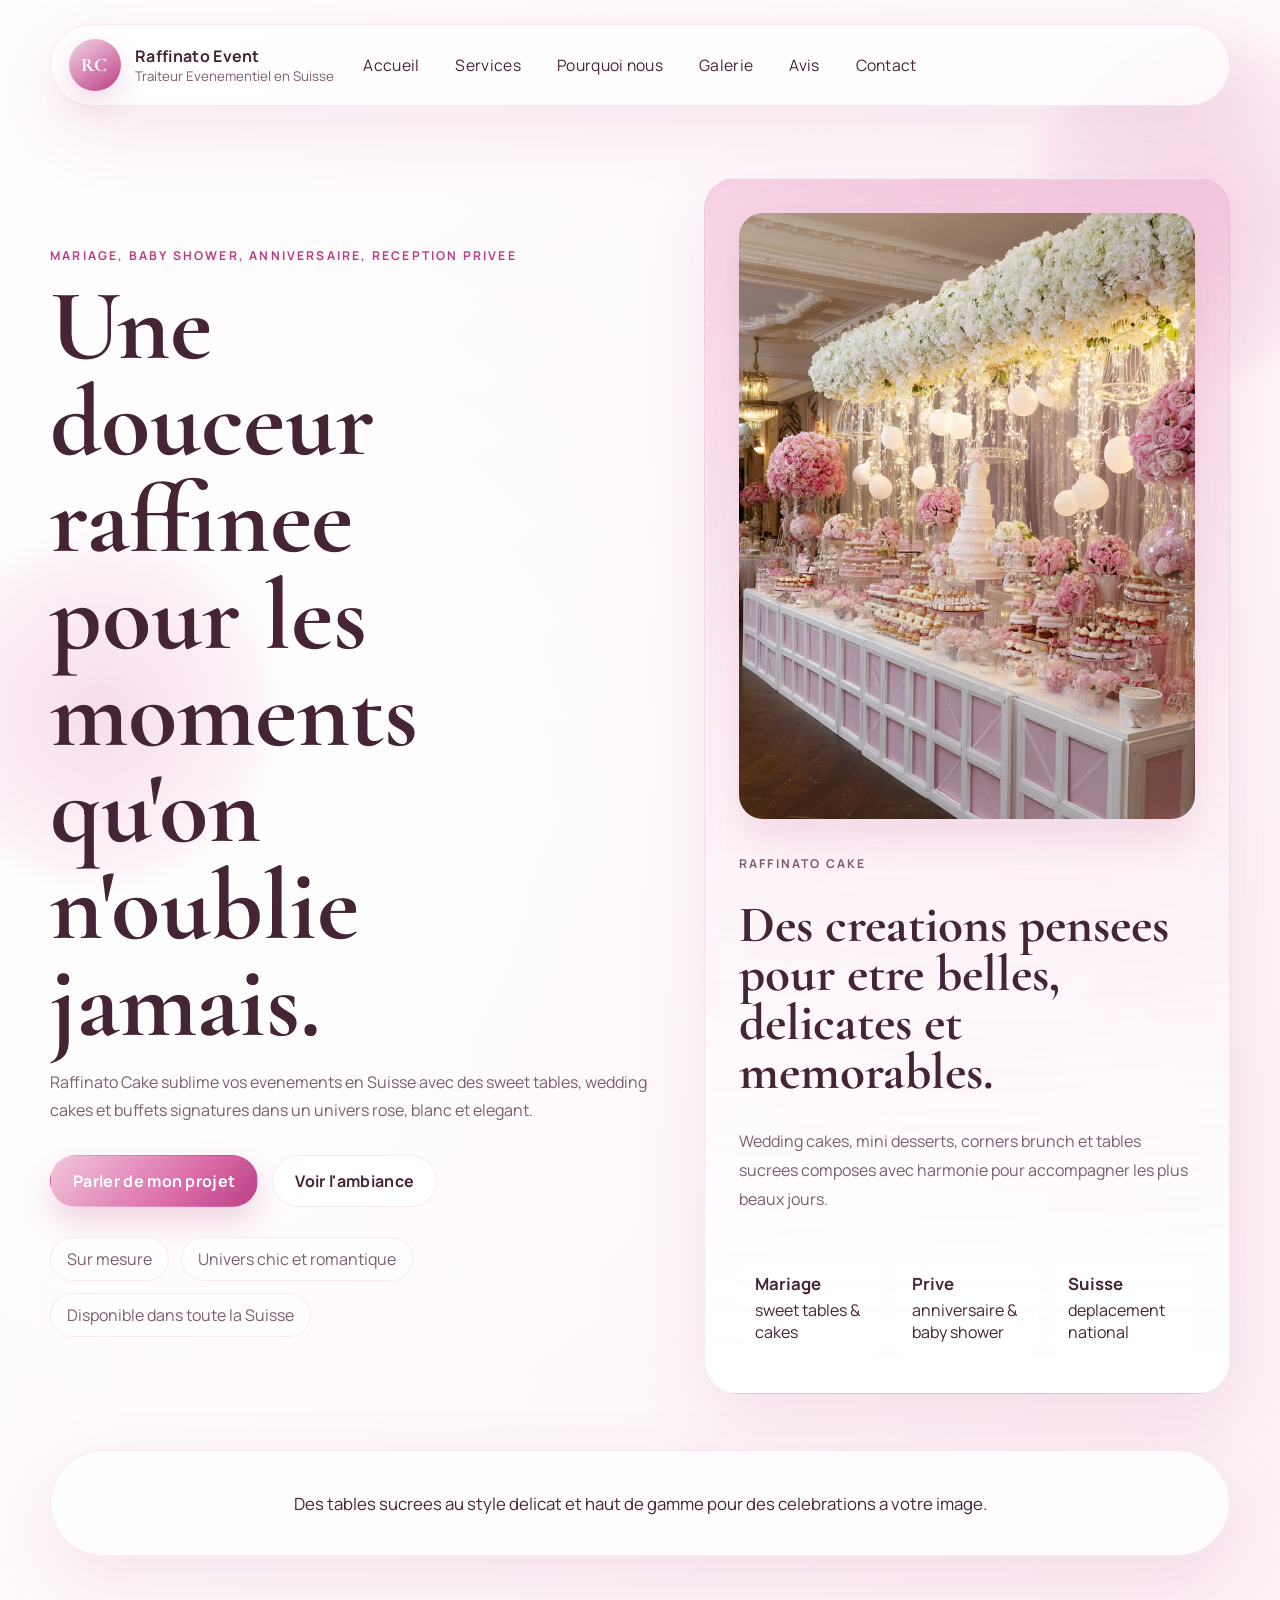
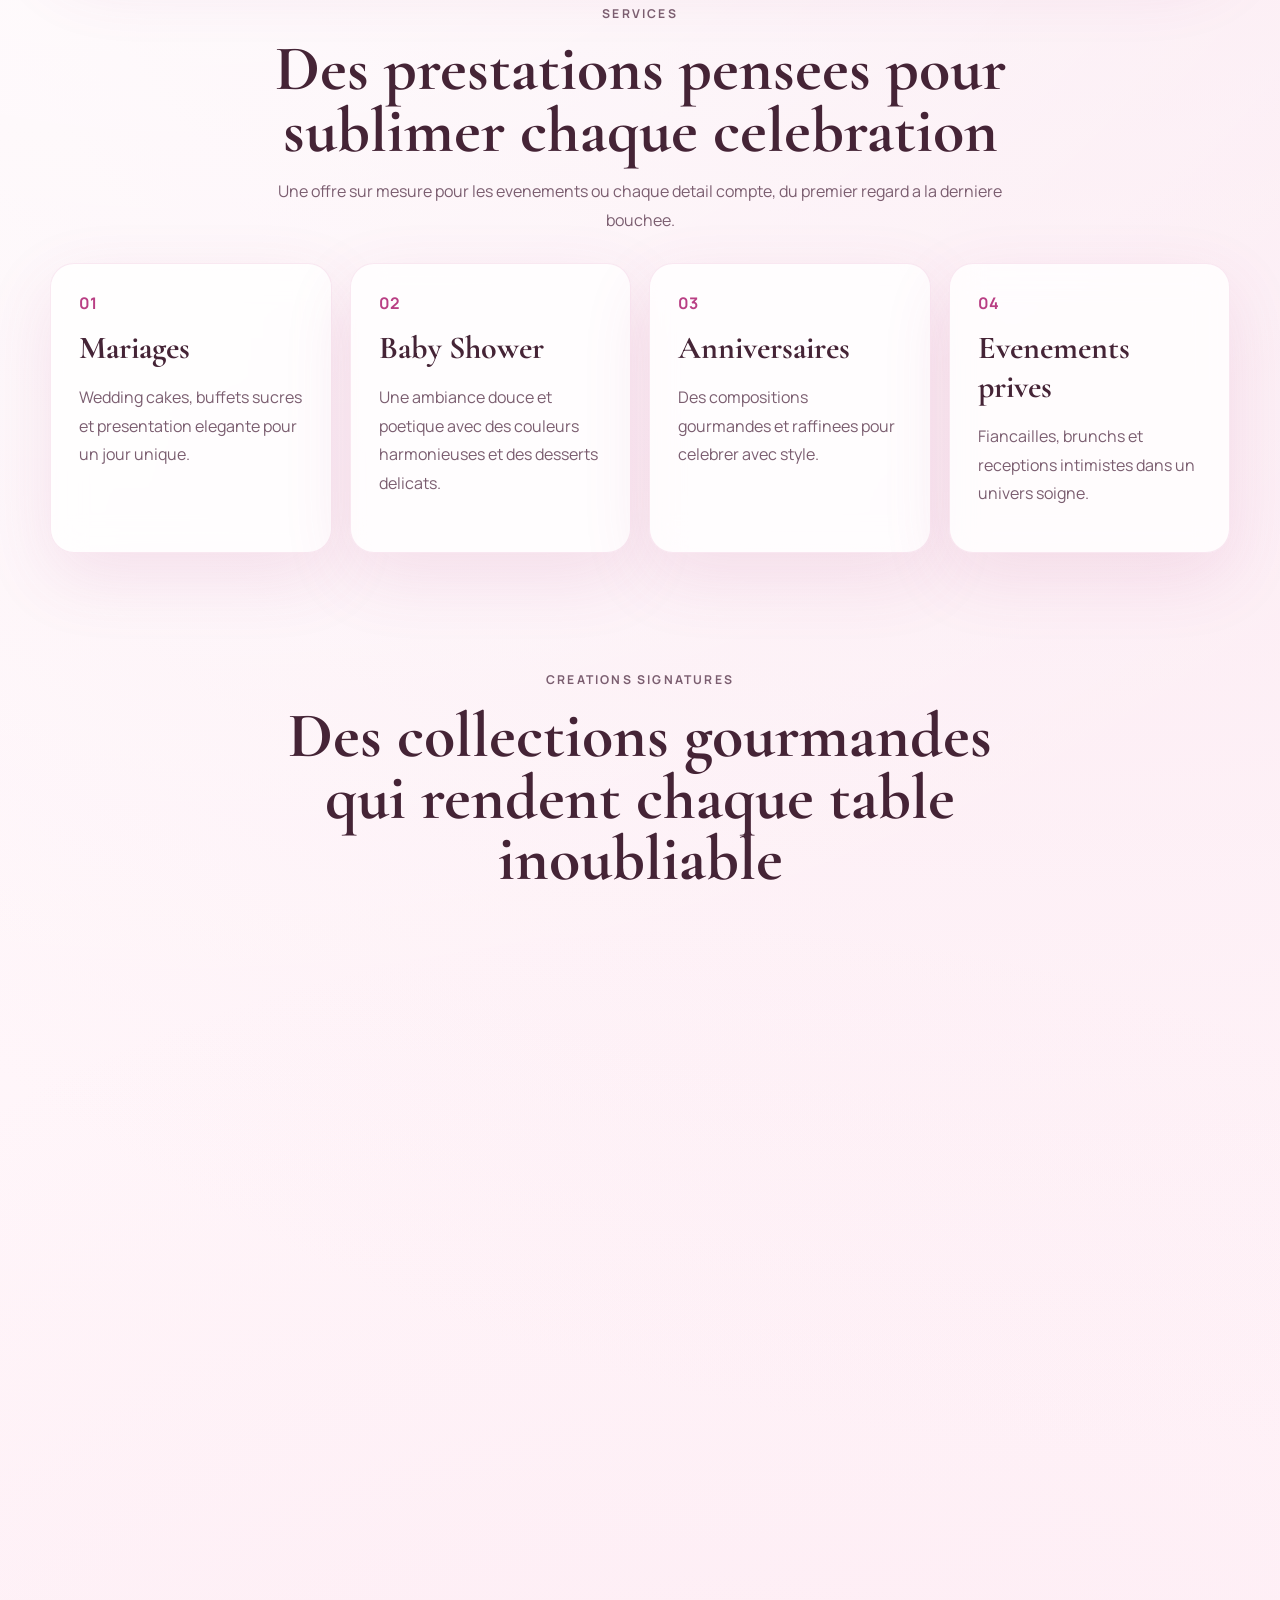
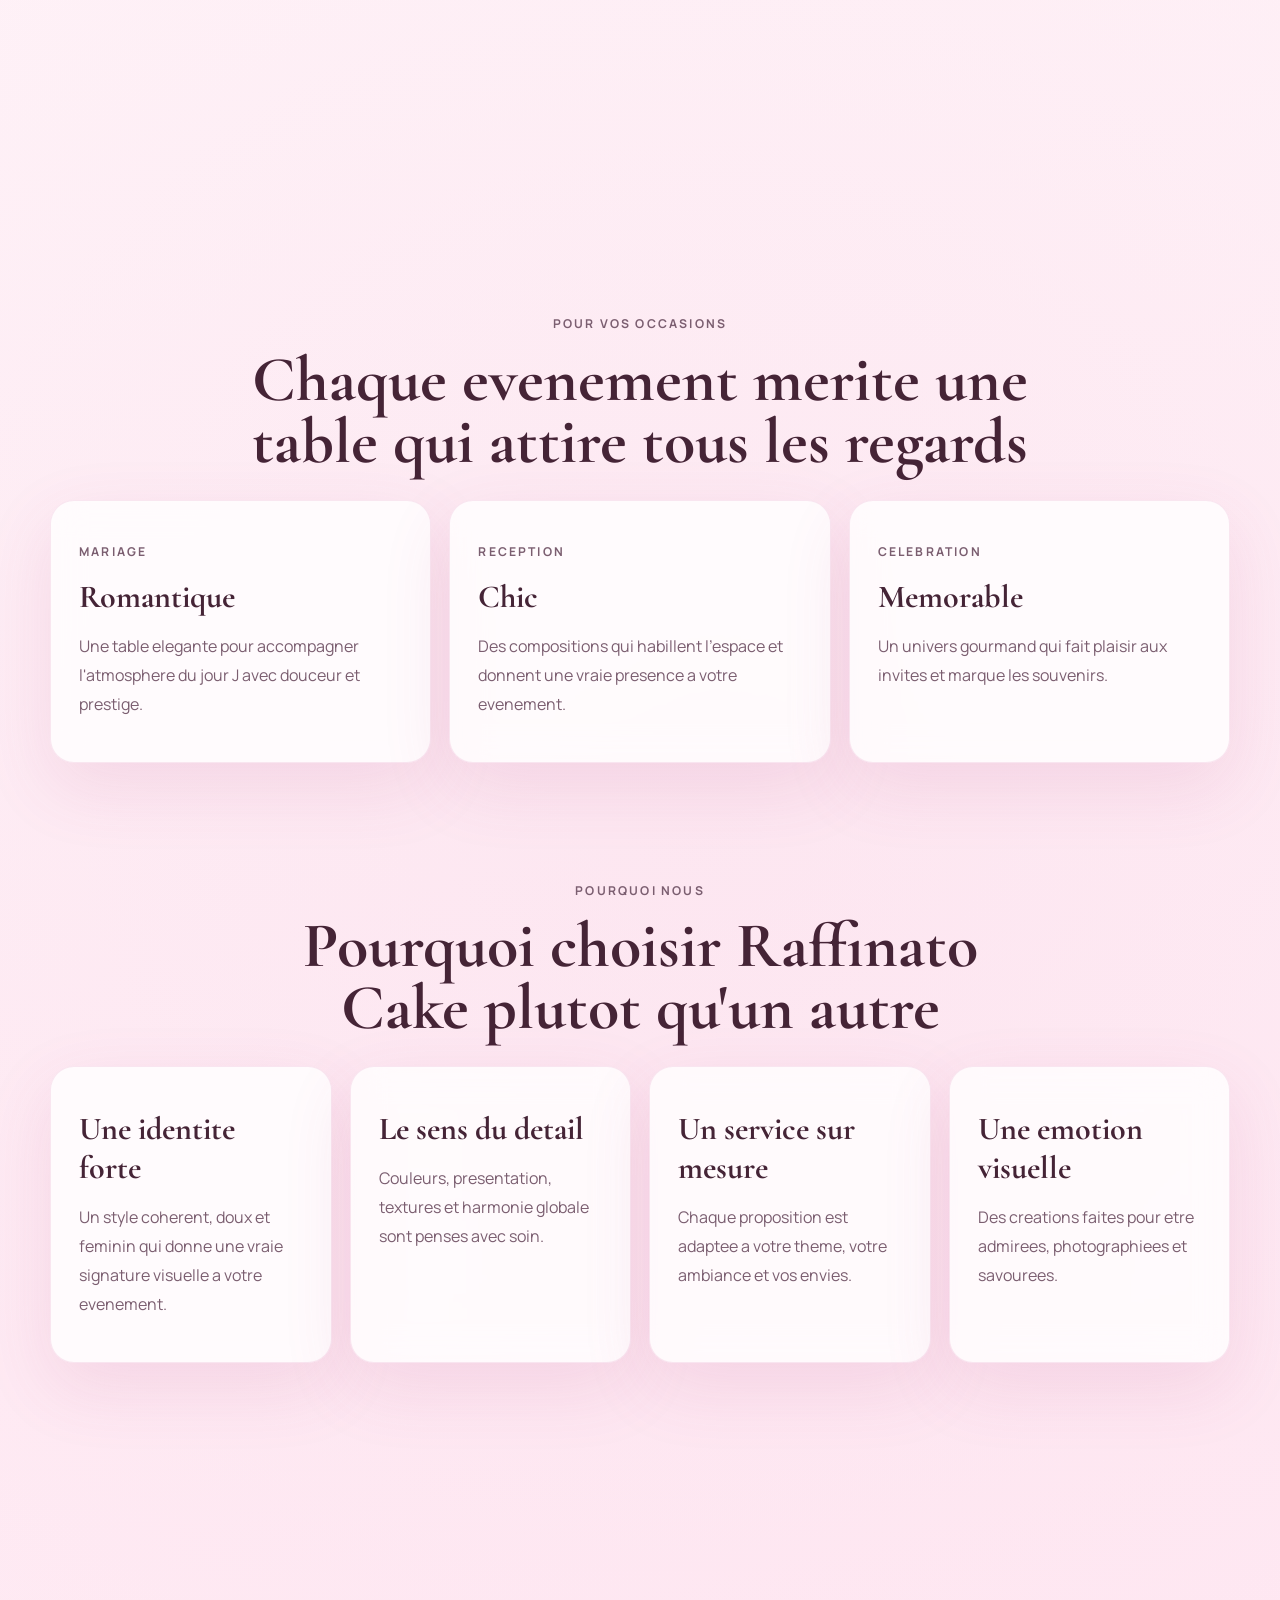
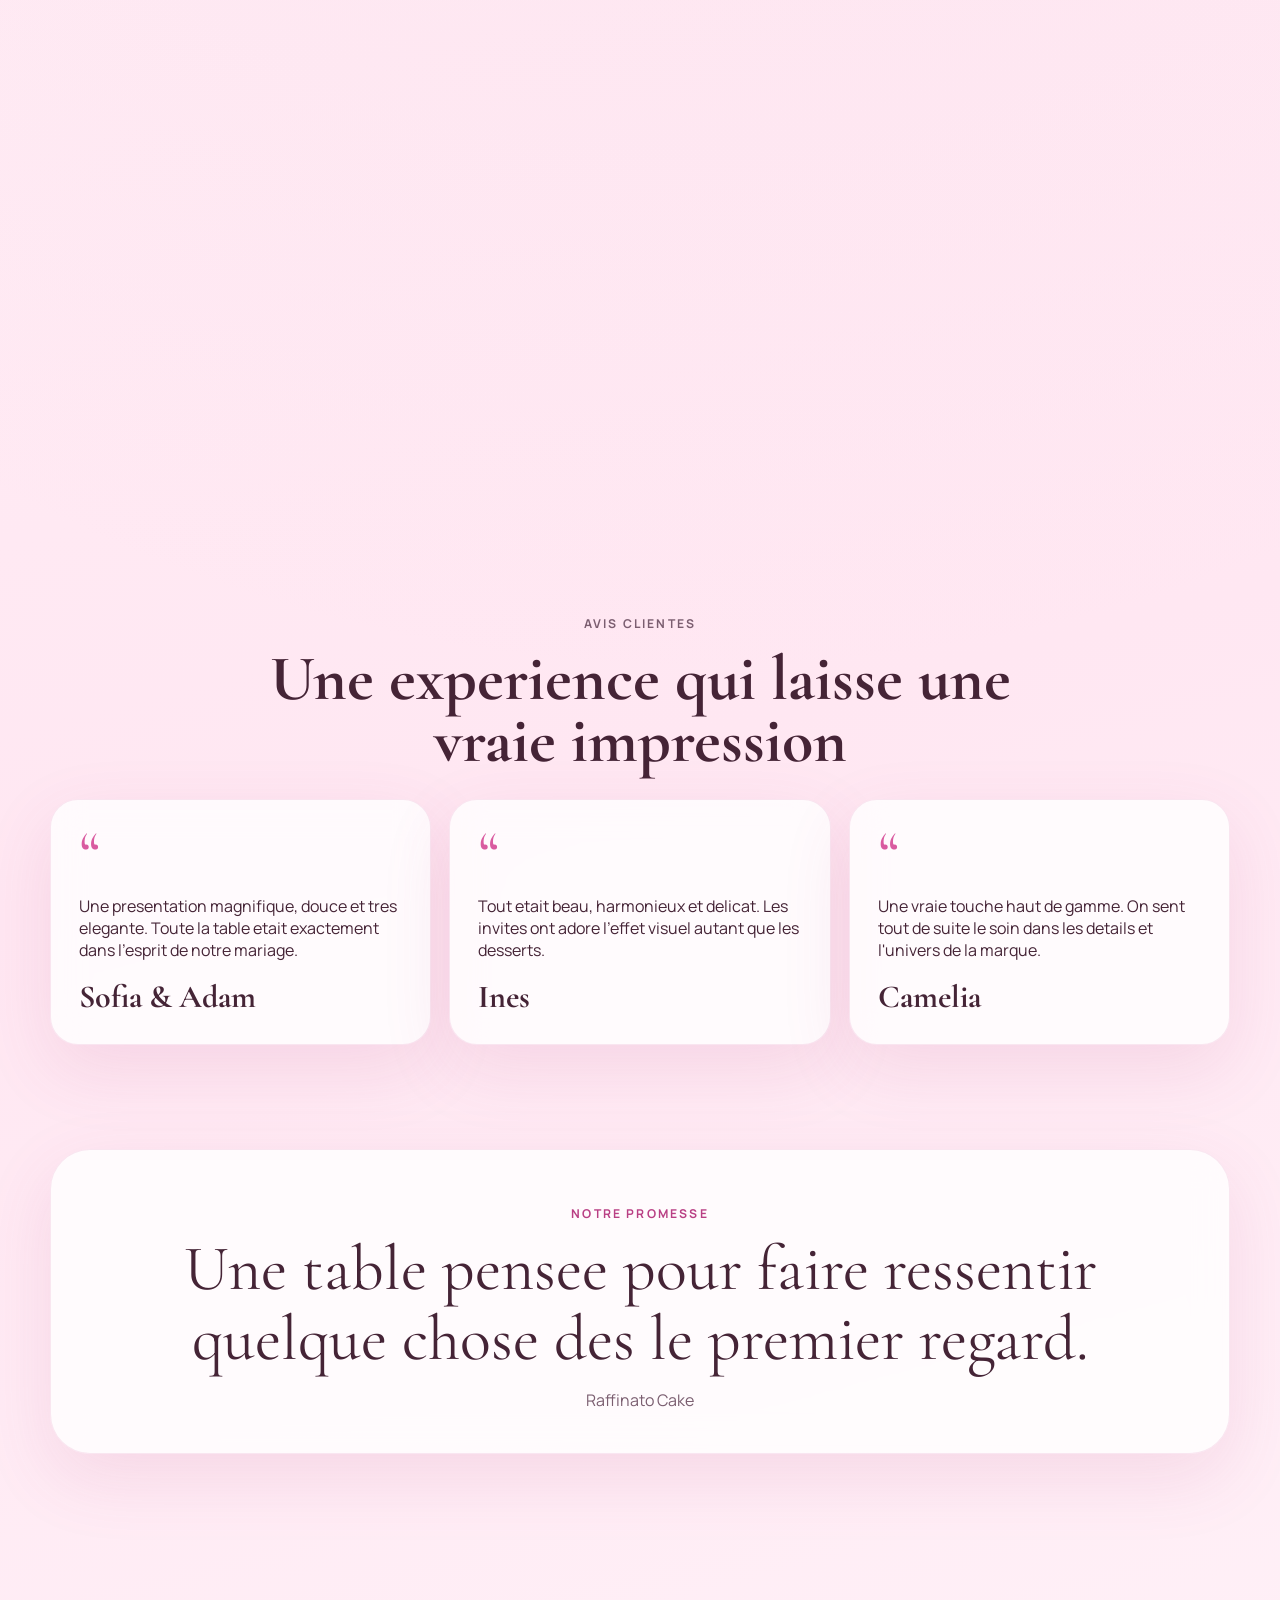
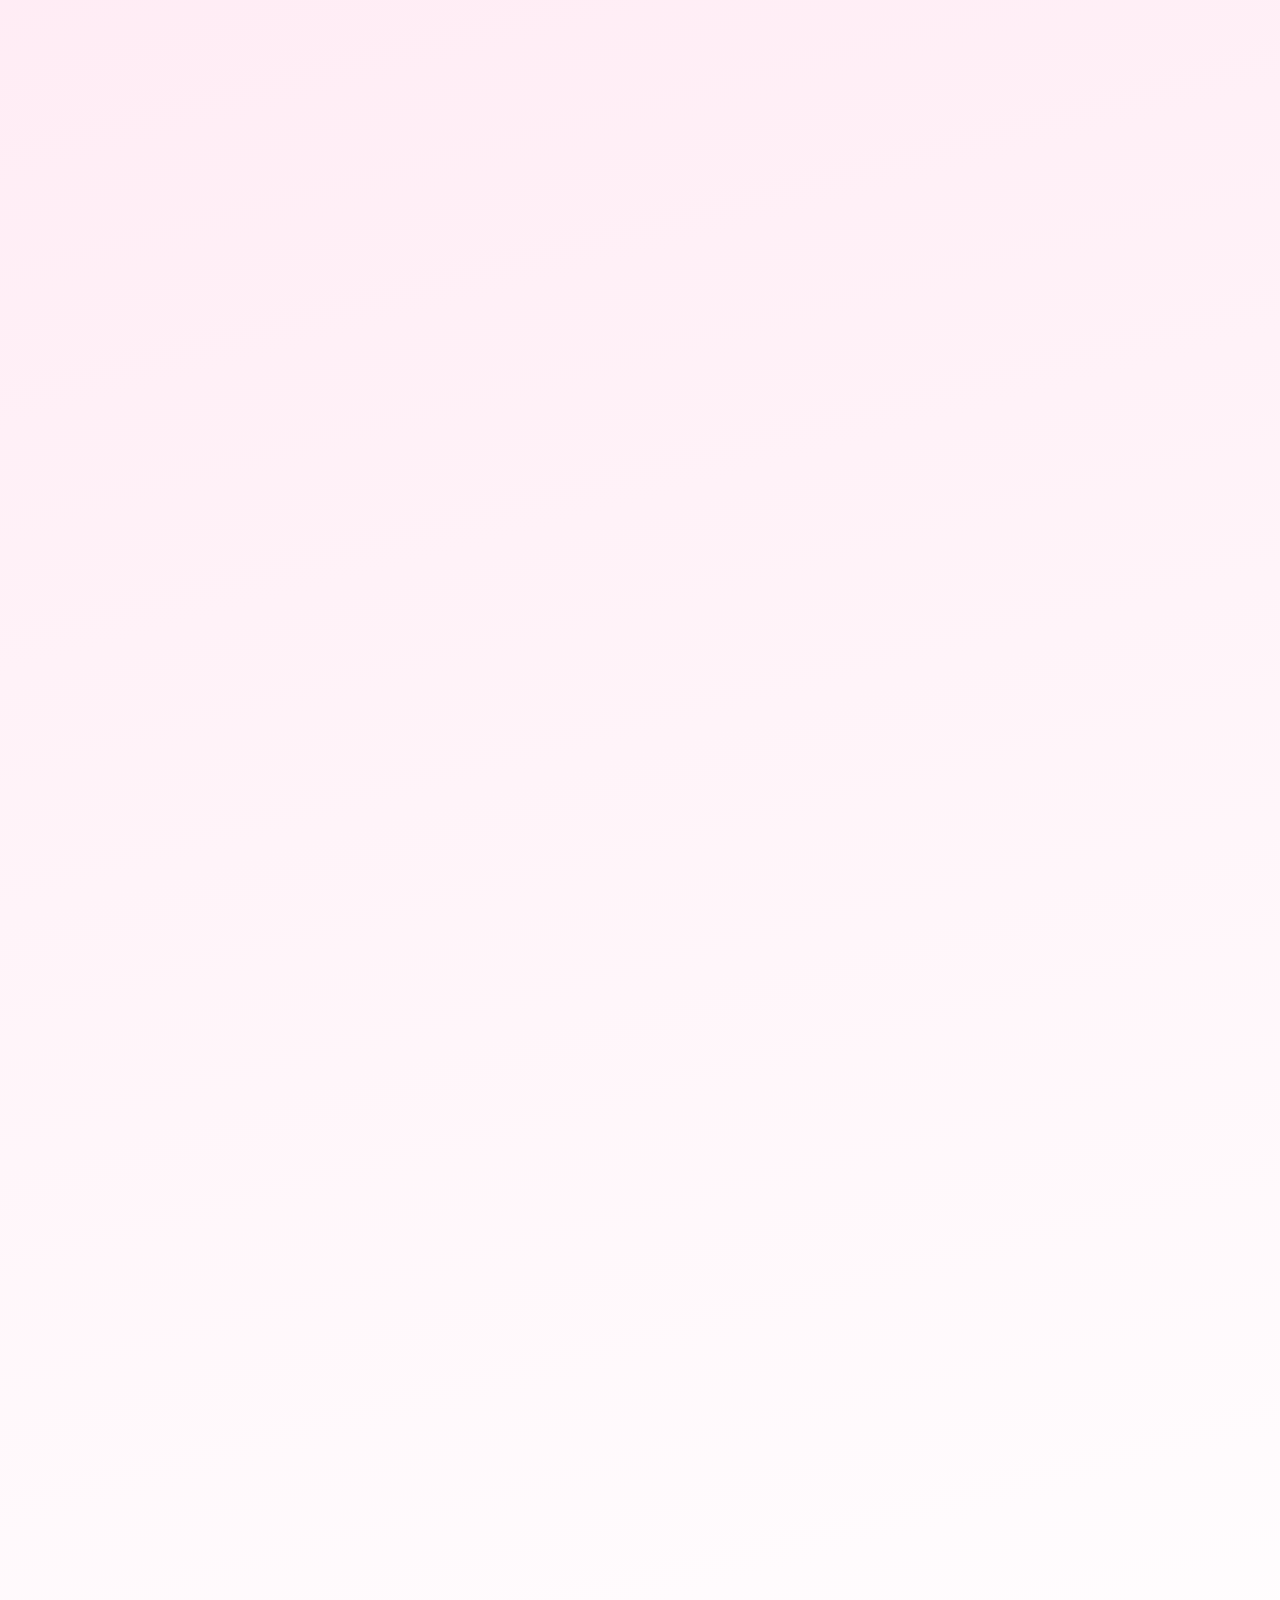
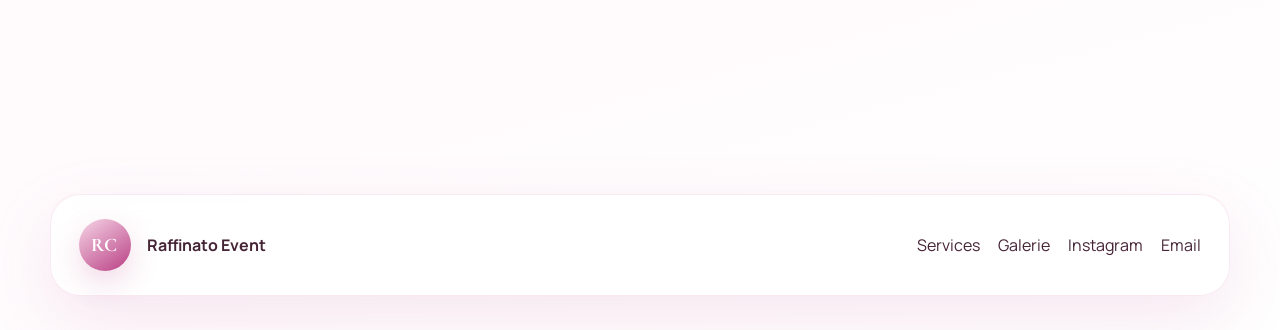
==== index.html @ b04915bb "Add files via upload" ====
<!DOCTYPE html>
<html lang="fr">
<head>
  <meta charset="UTF-8">
  <meta name="viewport" content="width=device-width, initial-scale=1.0">
  <title>Raffinato Event | Traiteur Mariage & Evenements en Suisse</title>
  <meta name="description" content="Raffinato Event imagine des buffets doux, elegants et sur mesure pour mariages, anniversaires et evenements prives dans toute la Suisse.">
  <link rel="preconnect" href="https://fonts.googleapis.com">
  <link rel="preconnect" href="https://fonts.gstatic.com" crossorigin>
  <link href="https://fonts.googleapis.com/css2?family=Cormorant+Garamond:wght@400;500;600;700&family=Manrope:wght@400;500;600;700&display=swap" rel="stylesheet">
  <link rel="stylesheet" href="style.css">
</head>
<body>
  <div class="site-shell">
    <header class="hero">
      <nav class="nav">
        <a class="brand" href="#top">
          <span class="brand-mark">RC</span>
          <span class="brand-text">
            <strong>Raffinato Event</strong>
            <small>Traiteur Evenementiel en Suisse</small>
          </span>
        </a>
        <button class="nav-toggle" type="button" aria-expanded="false" aria-controls="nav-links" aria-label="Ouvrir le menu">
          <span></span>
          <span></span>
          <span></span>
        </button>
        <div class="nav-links" id="nav-links">
          <a href="#top">Accueil</a>
          <a href="#services">Services</a>
          <a href="#why">Pourquoi nous</a>
          <a href="#gallery">Galerie</a>
          <a href="#reviews">Avis</a>
          <a href="#contact">Contact</a>
        </div>
      </nav>

      <section id="top" class="hero-content">
        <div class="hero-copy reveal">
          <p class="eyebrow">Mariage, baby shower, anniversaire, reception privee</p>
          <h1>Une douceur raffinee pour les moments qu'on n'oublie jamais.</h1>
          <p class="hero-text">
            Raffinato Cake sublime vos evenements en Suisse avec des sweet tables, wedding cakes et buffets signatures dans un univers rose, blanc et elegant.
          </p>
          <div class="hero-actions">
            <a class="button button-primary" href="#contact">Parler de mon projet</a>
            <a class="button button-secondary" href="#gallery">Voir l'ambiance</a>
          </div>
          <ul class="hero-highlights">
            <li>Sur mesure</li>
            <li>Univers chic et romantique</li>
            <li>Disponible dans toute la Suisse</li>
          </ul>
        </div>

        <div class="hero-card reveal reveal-delay">
          <div class="hero-panel">
            <div class="hero-photo-frame">
              <img src="assets/site-images/hero.png" alt="Photo principale Raffinato Event">
            </div>
            <p class="mini-title">Raffinato Cake</p>
            <h2>Des creations pensees pour etre belles, delicates et memorables.</h2>
            <p>
              Wedding cakes, mini desserts, corners brunch et tables sucrees composes avec harmonie pour accompagner les plus beaux jours.
            </p>
            <div class="hero-stats">
              <article>
                <strong>Mariage</strong>
                <span>sweet tables & cakes</span>
              </article>
              <article>
                <strong>Prive</strong>
                <span>anniversaire & baby shower</span>
              </article>
              <article>
                <strong>Suisse</strong>
                <span>deplacement national</span>
              </article>
            </div>
          </div>
        </div>
      </section>
    </header>

    <main>
      <section class="section intro-band reveal">
        <p>
          Des tables sucrees au style delicat et haut de gamme pour des celebrations a votre image.
        </p>
      </section>

      <section id="services" class="section">
        <div class="section-heading reveal centered-copy">
          <p class="eyebrow">Services</p>
          <h2>Des prestations pensees pour sublimer chaque celebration</h2>
          <p>
            Une offre sur mesure pour les evenements ou chaque detail compte, du premier regard a la derniere bouchee.
          </p>
        </div>

        <div class="services-grid">
          <article class="service-card reveal">
            <span>01</span>
            <h3>Mariages</h3>
            <p>Wedding cakes, buffets sucres et presentation elegante pour un jour unique.</p>
          </article>
          <article class="service-card reveal">
            <span>02</span>
            <h3>Baby Shower</h3>
            <p>Une ambiance douce et poetique avec des couleurs harmonieuses et des desserts delicats.</p>
          </article>
          <article class="service-card reveal">
            <span>03</span>
            <h3>Anniversaires</h3>
            <p>Des compositions gourmandes et raffinees pour celebrer avec style.</p>
          </article>
          <article class="service-card reveal">
            <span>04</span>
            <h3>Evenements prives</h3>
            <p>Fiancailles, brunchs et receptions intimistes dans un univers soigne.</p>
          </article>
        </div>
      </section>

      <section class="section signature-showcase">
        <div class="section-heading reveal centered-copy">
          <p class="eyebrow">Creations signatures</p>
          <h2>Des collections gourmandes qui rendent chaque table inoubliable</h2>
        </div>
        <div class="signature-grid">
          <article class="signature-card reveal">
            <img src="assets/site-images/signature-1.png" alt="Collection mariage" class="signature-image">
            <div class="signature-body">
              <p class="mini-title">Collection mariage</p>
              <h3>Rose Couture</h3>
              <p>Un univers tendre et lumineux avec degrades blush, finitions cremees et details floraux.</p>
            </div>
          </article>
          <article class="signature-card reveal">
            <img src="assets/site-images/signature-2.png" alt="Collection reception" class="signature-image">
            <div class="signature-body">
              <p class="mini-title">Collection reception</p>
              <h3>Blanc Satin</h3>
              <p>Une ligne plus minimaliste et haut de gamme, parfaite pour les evenements elegants et modernes.</p>
            </div>
          </article>
          <article class="signature-card reveal">
            <img src="assets/site-images/signature-3.png" alt="Collection celebration" class="signature-image">
            <div class="signature-body">
              <p class="mini-title">Collection celebration</p>
              <h3>Garden Blush</h3>
              <p>Une ambiance plus festive, douce et florale pour anniversaires, baby showers et brunchs.</p>
            </div>
          </article>
        </div>
      </section>

      <section class="section occasions-section">
        <div class="section-heading reveal centered-copy">
          <p class="eyebrow">Pour vos occasions</p>
          <h2>Chaque evenement merite une table qui attire tous les regards</h2>
        </div>
        <div class="occasion-grid">
          <article class="occasion-card reveal">
            <p class="mini-title">Mariage</p>
            <h3>Romantique</h3>
            <p>Une table elegante pour accompagner l'atmosphere du jour J avec douceur et prestige.</p>
          </article>
          <article class="occasion-card reveal">
            <p class="mini-title">Reception</p>
            <h3>Chic</h3>
            <p>Des compositions qui habillent l'espace et donnent une vraie presence a votre evenement.</p>
          </article>
          <article class="occasion-card reveal">
            <p class="mini-title">Celebration</p>
            <h3>Memorable</h3>
            <p>Un univers gourmand qui fait plaisir aux invites et marque les souvenirs.</p>
          </article>
        </div>
      </section>

      <section id="why" class="section why-section">
        <div class="section-heading reveal centered-copy">
          <p class="eyebrow">Pourquoi nous</p>
          <h2>Pourquoi choisir Raffinato Cake plutot qu'un autre</h2>
        </div>
        <div class="why-grid">
          <article class="why-card reveal">
            <h3>Une identite forte</h3>
            <p>Un style coherent, doux et feminin qui donne une vraie signature visuelle a votre evenement.</p>
          </article>
          <article class="why-card reveal">
            <h3>Le sens du detail</h3>
            <p>Couleurs, presentation, textures et harmonie globale sont penses avec soin.</p>
          </article>
          <article class="why-card reveal">
            <h3>Un service sur mesure</h3>
            <p>Chaque proposition est adaptee a votre theme, votre ambiance et vos envies.</p>
          </article>
          <article class="why-card reveal">
            <h3>Une emotion visuelle</h3>
            <p>Des creations faites pour etre admirees, photographiees et savourees.</p>
          </article>
        </div>
      </section>

      <section id="gallery" class="section">
        <div class="section-heading reveal centered-copy">
          <p class="eyebrow">Galerie</p>
          <h2>Un univers rose et blanc entre douceur, lumiere et elegance</h2>
        </div>

        <div class="gallery-grid">
          <article class="gallery-card tall reveal">
            <img src="assets/site-images/gallery-1.png" alt="Photo wedding cake" class="gallery-image">
            <div class="gallery-overlay">
              <p class="mini-title">Wedding Cake</p>
              <h3>Textures creme et fleurs fines</h3>
            </div>
          </article>
          <article class="gallery-card reveal">
            <img src="assets/site-images/gallery-2.png" alt="Photo sweet table" class="gallery-image">
            <div class="gallery-overlay">
              <p class="mini-title">Sweet Table</p>
              <h3>Mise en scene rose et blanche</h3>
            </div>
          </article>
          <article class="gallery-card reveal">
            <img src="assets/site-images/gallery-3.png" alt="Photo evenement" class="gallery-image">
            <div class="gallery-overlay">
              <p class="mini-title">Reception</p>
              <h3>Details chic pour moments precieux</h3>
            </div>
          </article>
        </div>
      </section>

      <section id="reviews" class="section testimonial-luxury">
        <div class="section-heading reveal centered-copy">
          <p class="eyebrow">Avis clientes</p>
          <h2>Une experience qui laisse une vraie impression</h2>
        </div>
        <div class="testimonial-grid">
          <article class="testimonial-card reveal">
            <p class="quote-mark">“</p>
            <p>Une presentation magnifique, douce et tres elegante. Toute la table etait exactement dans l'esprit de notre mariage.</p>
            <strong>Sofia & Adam</strong>
          </article>
          <article class="testimonial-card reveal">
            <p class="quote-mark">“</p>
            <p>Tout etait beau, harmonieux et delicat. Les invites ont adore l'effet visuel autant que les desserts.</p>
            <strong>Ines</strong>
          </article>
          <article class="testimonial-card reveal">
            <p class="quote-mark">“</p>
            <p>Une vraie touche haut de gamme. On sent tout de suite le soin dans les details et l'univers de la marque.</p>
            <strong>Camelia</strong>
          </article>
        </div>
      </section>

      <section class="section promise-section">
        <div class="promise-card reveal">
          <p class="eyebrow">Notre promesse</p>
          <blockquote>
            Une table pensee pour faire ressentir quelque chose des le premier regard.
          </blockquote>
          <cite>Raffinato Cake</cite>
        </div>
      </section>

      <section class="section process-section">
        <div class="section-heading reveal centered-copy">
          <p class="eyebrow">Le processus</p>
          <h2>Un accompagnement simple, fluide et elegant</h2>
        </div>

        <div class="timeline">
          <article class="timeline-item reveal">
            <strong>1</strong>
            <div>
              <h3>Prise de contact</h3>
              <p>Vous partagez votre date, le type d'evenement et l'univers souhaite.</p>
            </div>
          </article>
          <article class="timeline-item reveal">
            <strong>2</strong>
            <div>
              <h3>Creation sur mesure</h3>
              <p>Une proposition adaptee a votre ambiance, vos couleurs et votre reception.</p>
            </div>
          </article>
          <article class="timeline-item reveal">
            <strong>3</strong>
            <div>
              <h3>Le jour J</h3>
              <p>Une presentation soignee pour un resultat harmonieux, chic et memorable.</p>
            </div>
          </article>
        </div>
      </section>

      <section class="section faq-section">
        <div class="section-heading reveal centered-copy">
          <p class="eyebrow">Questions frequentes</p>
          <h2>Les reponses les plus utiles avant votre reservation</h2>
        </div>
        <div class="faq-grid">
          <article class="faq-card reveal">
            <h3>Vous vous deplacez a Geneve ?</h3>
            <p>Oui, Raffinato Cake se deplace dans toute la Suisse selon le projet et la date de votre evenement.</p>
          </article>
          <article class="faq-card reveal">
            <h3>Puis-je personnaliser mon buffet ?</h3>
            <p>Oui, les couleurs, le style et la composition sont adaptes a votre projet.</p>
          </article>
          <article class="faq-card reveal">
            <h3>Comment reserver ?</h3>
            <p>Le plus simple est de nous ecrire via Instagram ou par email pour presenter votre evenement.</p>
          </article>
        </div>
      </section>

      <section id="contact" class="section contact-section">
        <div class="contact-copy reveal">
          <p class="eyebrow">Contact</p>
          <h2>Parlons de votre prochain evenement</h2>
          <p>
            Raffinato Cake vous accompagne partout en Suisse pour imaginer une table sucree elegante, harmonieuse et inoubliable.
          </p>
          <div class="contact-links">
            <a class="contact-link" href="https://instagram.com/raffi_natoevents" target="_blank" rel="noreferrer">
              <span class="icon" aria-hidden="true">
                <svg viewBox="0 0 24 24" role="img">
                  <path d="M7.8 2h8.4A5.8 5.8 0 0 1 22 7.8v8.4A5.8 5.8 0 0 1 16.2 22H7.8A5.8 5.8 0 0 1 2 16.2V7.8A5.8 5.8 0 0 1 7.8 2Zm0 1.9A3.9 3.9 0 0 0 3.9 7.8v8.4a3.9 3.9 0 0 0 3.9 3.9h8.4a3.9 3.9 0 0 0 3.9-3.9V7.8a3.9 3.9 0 0 0-3.9-3.9Zm8.95 1.45a1.2 1.2 0 1 1 0 2.4 1.2 1.2 0 0 1 0-2.4ZM12 6.85A5.15 5.15 0 1 1 6.85 12 5.15 5.15 0 0 1 12 6.85Zm0 1.9A3.25 3.25 0 1 0 15.25 12 3.25 3.25 0 0 0 12 8.75Z"/>
                </svg>
              </span>
              <span>
                <strong>Instagram</strong>
                <small>@raffi_natoevents</small>
              </span>
            </a>
            <a class="contact-link" href="mailto:raffinato-event@hotmail.com">
              <span class="icon" aria-hidden="true">
                <svg viewBox="0 0 24 24" role="img">
                  <path d="M3 5.5h18A1.5 1.5 0 0 1 22.5 7v10A1.5 1.5 0 0 1 21 18.5H3A1.5 1.5 0 0 1 1.5 17V7A1.5 1.5 0 0 1 3 5.5Zm0 1.9.15.12L12 13.6l8.85-6.08.15-.12H3Zm17.6 9.2V9.34l-8.06 5.54a1 1 0 0 1-1.08 0L3.4 9.34v7.26h17.2Z"/>
                </svg>
              </span>
              <span>
                <strong>Email</strong>
                <small>raffinato-event@hotmail.com</small>
              </span>
            </a>
            <a class="contact-link" href="#contact">
              <span class="icon" aria-hidden="true">
                <svg viewBox="0 0 24 24" role="img">
                  <path d="M6.5 2.5h11A3 3 0 0 1 20.5 5v14a3 3 0 0 1-3 3h-11a3 3 0 0 1-3-3V5a3 3 0 0 1 3-2.5Zm0 1.9A1.1 1.1 0 0 0 5.4 5v14a1.1 1.1 0 0 0 1.1 1.1h11a1.1 1.1 0 0 0 1.1-1.1V5a1.1 1.1 0 0 0-1.1-1.1Zm3.3 14.2h4.4a.95.95 0 0 1 0 1.9H9.8a.95.95 0 1 1 0-1.9Z"/>
                </svg>
              </span>
              <span>
                <strong>Telephone</strong>
                <small>Bientot disponible</small>
              </span>
            </a>
            <a class="contact-link" href="#contact">
              <span class="icon" aria-hidden="true">
                <svg viewBox="0 0 24 24" role="img">
                  <path d="M12 2a9.93 9.93 0 0 0-8.5 15.08L2 22l5.07-1.42A10 10 0 1 0 12 2Zm0 1.9a8.1 8.1 0 0 1 6.89 12.36l-.25.39.9 2.96-3.04-.85-.38.23A8.1 8.1 0 1 1 12 3.9Zm-3.2 4.58c-.24 0-.5.02-.72.27-.22.24-.84.82-.84 2 0 1.17.86 2.3.98 2.46.12.16 1.67 2.69 4.12 3.66 2.04.8 2.46.64 2.9.6.44-.04 1.42-.58 1.62-1.14.2-.56.2-1.04.14-1.14-.06-.1-.22-.16-.46-.28-.24-.12-1.42-.7-1.64-.78-.22-.08-.38-.12-.54.12-.16.24-.62.78-.76.94-.14.16-.28.18-.52.06-.24-.12-1-.37-1.9-1.18-.7-.62-1.18-1.4-1.32-1.64-.14-.24-.02-.37.1-.49.11-.11.24-.28.36-.42.12-.14.16-.24.24-.4.08-.16.04-.3-.02-.42-.06-.12-.54-1.3-.74-1.78-.19-.46-.39-.48-.54-.49h-.46Z"/>
                </svg>
              </span>
              <span>
                <strong>WhatsApp</strong>
                <small>Bientot disponible</small>
              </span>
            </a>
          </div>
        </div>

        <form class="contact-card reveal reveal-delay">
          <label>
            Nom
            <input type="text" placeholder="Votre nom">
          </label>
          <label>
            Email
            <input type="email" placeholder="Votre email">
          </label>
          <label>
            Type d'evenement
            <input type="text" placeholder="Mariage, anniversaire, baby shower...">
          </label>
          <label>
            Message
            <textarea rows="4" placeholder="Parlez-nous de votre evenement"></textarea>
          </label>
          <button type="button" class="button button-primary">Envoyer votre message</button>
        </form>
      </section>
    </main>

    <footer class="footer">
      <div class="footer-brand">
        <span class="brand-mark">RC</span>
        <div>
          <strong>Raffinato Event</strong>

        </div>
      </div>
      <div class="footer-links">
        <a href="#services">Services</a>
        <a href="#gallery">Galerie</a>
        <a href="https://instagram.com/raffi_natoevents" target="_blank" rel="noreferrer">Instagram</a>
        <a href="mailto:raffinato-event@hotmail.com">Email</a>
      </div>
    </footer>
  </div>

  <script src="script.js"></script>
</body>
</html>
---- style.css ----
:root {
  --surface: rgba(255, 255, 255, 0.8);
  --text: #452436;
  --text-soft: #7b5e70;
  --line: rgba(210, 102, 162, 0.14);
  --rose: #f6d6e6;
  --rose-deep: #eba8ca;
  --rose-dark: #b93f84;
  --rose-strong: #d95ba0;
  --champagne: #fffafd;
  --white: #ffffff;
  --shadow: 0 24px 70px rgba(185, 63, 132, 0.12);
  --radius-xl: 32px;
  --radius-lg: 24px;
  --container: 1180px;
}

* {
  box-sizing: border-box;
}

html {
  scroll-behavior: smooth;
}

body {
  margin: 0;
  font-family: "Manrope", sans-serif;
  color: var(--text);
  background:
    radial-gradient(circle at 14% 10%, rgba(255, 255, 255, 0.99), transparent 24%),
    radial-gradient(circle at 88% 14%, rgba(246, 214, 230, 0.55), transparent 26%),
    radial-gradient(circle at 55% 48%, rgba(235, 168, 202, 0.12), transparent 34%),
    linear-gradient(165deg, #ffffff 0%, #fffafc 20%, #fff1f7 44%, #ffe7f2 66%, #ffffff 100%);
  min-height: 100vh;
}

body::before,
body::after {
  content: "";
  position: fixed;
  width: 340px;
  height: 340px;
  border-radius: 999px;
  background: radial-gradient(circle, rgba(217, 91, 160, 0.2), rgba(217, 91, 160, 0));
  filter: blur(12px);
  pointer-events: none;
  z-index: 0;
  animation: drift 16s ease-in-out infinite;
}

body::before {
  top: 4%;
  right: -90px;
}

body::after {
  bottom: 2%;
  left: -70px;
  animation-delay: -6s;
}

.site-shell {
  position: relative;
  z-index: 1;
}

.hero,
.section {
  width: min(calc(100% - 32px), var(--container));
  margin: 0 auto;
}

.hero {
  padding: 24px 0 28px;
}

.nav {
  display: grid;
  grid-template-columns: 1fr auto 1fr;
  align-items: center;
  gap: 24px;
  padding: 14px 18px;
  border: 1px solid var(--line);
  border-radius: 999px;
  background: rgba(255, 255, 255, 0.72);
  backdrop-filter: blur(20px);
  box-shadow: var(--shadow);
}

.nav-toggle {
  display: none;
  width: 52px;
  height: 52px;
  border: 1px solid var(--line);
  border-radius: 50%;
  background: rgba(255, 255, 255, 0.8);
  cursor: pointer;
  place-items: center;
  gap: 4px;
}

.nav-toggle span {
  display: block;
  width: 18px;
  height: 2px;
  border-radius: 999px;
  background: var(--rose-dark);
}

.brand {
  display: inline-flex;
  align-items: center;
  gap: 14px;
  text-decoration: none;
  color: inherit;
  justify-self: start;
}

.brand-mark {
  width: 52px;
  height: 52px;
  display: grid;
  place-items: center;
  border-radius: 50%;
  background: linear-gradient(145deg, var(--rose), var(--rose-dark));
  color: #fff;
  font-family: "Cormorant Garamond", serif;
  font-size: 1.2rem;
  font-weight: 700;
  letter-spacing: 0.08em;
  box-shadow: 0 12px 30px rgba(185, 63, 132, 0.2);
}

.brand-text {
  display: flex;
  flex-direction: column;
}

.brand-text strong,
.nav-links a,
.button {
  letter-spacing: 0.02em;
}

.brand-text strong {
  font-size: 1rem;
}

.brand-text small {
  color: var(--text-soft);
}

.nav-links {
  display: flex;
  justify-content: center;
  gap: 36px;
  grid-column: 2;
}

.nav-links a {
  color: var(--text);
  text-decoration: none;
  font-size: 0.98rem;
}

.hero-content {
  display: grid;
  grid-template-columns: 1.08fr 0.92fr;
  gap: 36px;
  align-items: center;
  padding: 72px 0 28px;
}

.eyebrow,
.mini-title {
  text-transform: uppercase;
  letter-spacing: 0.18em;
  font-size: 0.76rem;
  font-weight: 700;
}

.eyebrow {
  color: var(--rose-dark);
}

.hero-copy h1,
.section-heading h2,
.contact-copy h2,
.hero-panel h2 {
  margin: 14px 0;
  font-family: "Cormorant Garamond", serif;
  line-height: 0.96;
}

.hero-copy h1 {
  font-size: clamp(3.5rem, 8vw, 6.3rem);
  max-width: 10ch;
}

.hero-text,
.section-heading p,
.service-card p,
.occasion-card p,
.why-card p,
.timeline-item p,
.contact-copy p,
.contact-card label,
.hero-panel p,
.faq-card p,
.contact-link small {
  color: var(--text-soft);
  line-height: 1.8;
}

.hero-actions {
  display: flex;
  flex-wrap: wrap;
  gap: 14px;
  margin: 30px 0;
}

.button {
  display: inline-flex;
  align-items: center;
  justify-content: center;
  min-height: 52px;
  padding: 0 22px;
  border-radius: 999px;
  border: 1px solid transparent;
  text-decoration: none;
  font-weight: 700;
  transition: transform 180ms ease, box-shadow 180ms ease, background 180ms ease;
  cursor: pointer;
}

.button:hover {
  transform: translateY(-2px);
}

.button-primary {
  background: linear-gradient(135deg, #f3c8dd, #db6aa7 64%, #b93f84);
  color: #fff;
  box-shadow: 0 16px 30px rgba(185, 63, 132, 0.2);
}

.button-secondary {
  background: rgba(255, 255, 255, 0.86);
  color: var(--text);
  border-color: var(--line);
}

.hero-highlights {
  display: flex;
  flex-wrap: wrap;
  gap: 12px;
  padding: 0;
  margin: 0;
  list-style: none;
}

.hero-highlights li {
  padding: 10px 16px;
  border: 1px solid var(--line);
  border-radius: 999px;
  background: rgba(255, 255, 255, 0.7);
  color: var(--text-soft);
}

.hero-card {
  position: relative;
}

.floating-badge {
  position: absolute;
  top: -14px;
  right: 26px;
  padding: 10px 14px;
  border-radius: 999px;
  background: var(--white);
  box-shadow: var(--shadow);
  color: var(--rose-dark);
  font-weight: 700;
}

.hero-panel,
.intro-band,
.service-card,
.signature-card,
.gallery-card,
.timeline-item,
.promise-card,
.contact-card,
.occasion-card,
.why-card,
.faq-card,
.contact-link,
.testimonial-card,
.footer {
  border: 1px solid var(--line);
  background: var(--surface);
  backdrop-filter: blur(16px);
  box-shadow: var(--shadow);
}

.hero-panel {
  padding: 34px;
  border-radius: var(--radius-xl);
  min-height: 520px;
  display: flex;
  flex-direction: column;
  justify-content: flex-end;
  background:
    linear-gradient(180deg, rgba(255, 250, 253, 0.1), rgba(255, 255, 255, 0.96)),
    radial-gradient(circle at top, rgba(235, 168, 202, 0.68), rgba(255, 248, 252, 0.06));
}

.hero-photo-frame {
  width: 100%;
  margin-bottom: 22px;
  border-radius: 24px;
  overflow: hidden;
  min-height: 220px;
  box-shadow: 0 22px 34px rgba(185, 63, 132, 0.12);
}

.hero-photo-frame img {
  display: block;
  width: 100%;
  height: 240px;
  object-fit: cover;
}

.hero-panel h2 {
  font-size: clamp(2.1rem, 4vw, 3.4rem);
}

.hero-stats {
  display: grid;
  grid-template-columns: repeat(3, 1fr);
  gap: 14px;
  margin-top: 26px;
}

.hero-stats article {
  padding: 16px;
  border-radius: 20px;
  background: rgba(255, 255, 255, 0.76);
}

.hero-stats strong {
  display: block;
  font-size: 1.05rem;
  margin-bottom: 4px;
}

.section {
  padding: 34px 0 70px;
}

.intro-band {
  padding: 24px 30px;
  border-radius: 999px;
  text-align: center;
  font-size: 1.05rem;
}

.section-heading {
  max-width: 780px;
  margin: 0 auto 28px;
}

.centered-copy {
  text-align: center;
}

.section-heading h2,
.contact-copy h2 {
  font-size: clamp(2.5rem, 5vw, 4.4rem);
}

.services-grid,
.signature-grid,
.occasion-grid,
.why-grid,
.faq-grid,
.timeline {
  display: grid;
  gap: 18px;
}

.services-grid {
  grid-template-columns: repeat(4, 1fr);
}

.signature-grid {
  grid-template-columns: repeat(3, 1fr);
}

.occasion-grid {
  grid-template-columns: repeat(3, 1fr);
}

.why-grid {
  grid-template-columns: repeat(4, 1fr);
}

.faq-grid,
.timeline {
  grid-template-columns: repeat(3, 1fr);
}

.service-card,
.signature-card,
.occasion-card,
.why-card,
.faq-card {
  padding: 28px;
  border-radius: var(--radius-lg);
}

.service-card h3,
.signature-card h3,
.occasion-card h3,
.why-card h3,
.timeline-item h3,
.gallery-overlay h3,
.faq-card h3,
.testimonial-card strong {
  font-family: "Cormorant Garamond", serif;
  font-size: 2rem;
  margin: 14px 0 10px;
}

.signature-card {
  overflow: hidden;
  padding: 0;
}

.signature-image {
  width: 100%;
  height: 280px;
  display: block;
  object-fit: cover;
}

.signature-body {
  padding: 26px;
}

.service-card span {
  color: var(--rose-dark);
  font-weight: 700;
}

.gallery-grid {
  display: grid;
  grid-template-columns: 1.1fr 0.9fr 0.9fr;
  gap: 18px;
}

.gallery-card {
  min-height: 320px;
  border-radius: 28px;
  overflow: hidden;
  position: relative;
  background:
    linear-gradient(180deg, rgba(255, 250, 253, 0.08), rgba(86, 36, 67, 0.42)),
    linear-gradient(135deg, rgba(235, 168, 202, 0.92), rgba(255, 255, 255, 0.82));
}

.gallery-card.tall {
  min-height: 430px;
}

.gallery-image {
  position: absolute;
  inset: 0;
  width: 100%;
  height: 100%;
  object-fit: cover;
  opacity: 0.7;
}

.gallery-card::before {
  content: "";
  position: absolute;
  inset: 18px;
  border-radius: 22px;
  border: 1px solid rgba(255, 255, 255, 0.42);
  z-index: 1;
}

.gallery-overlay {
  position: absolute;
  left: 24px;
  right: 24px;
  bottom: 22px;
  color: #fff;
  z-index: 2;
}

.gallery-overlay .mini-title {
  color: rgba(255, 255, 255, 0.82);
}

.promise-card {
  padding: 42px;
  border-radius: 40px;
  text-align: center;
}

.testimonial-grid {
  display: grid;
  grid-template-columns: repeat(3, 1fr);
  gap: 18px;
}

.testimonial-card {
  padding: 28px;
  border-radius: 28px;
}

.quote-mark {
  margin: 0;
  font-family: "Cormorant Garamond", serif;
  font-size: 4rem;
  line-height: 0.8;
  color: var(--rose-strong);
}

blockquote {
  margin: 10px auto 14px;
  max-width: 920px;
  font-family: "Cormorant Garamond", serif;
  font-size: clamp(2rem, 5vw, 4rem);
  line-height: 1.1;
}

cite {
  color: var(--text-soft);
  font-style: normal;
}

.timeline-item {
  display: flex;
  gap: 18px;
  padding: 24px;
  border-radius: var(--radius-lg);
}

.timeline-item strong {
  width: 48px;
  height: 48px;
  flex: 0 0 48px;
  display: grid;
  place-items: center;
  border-radius: 50%;
  background: linear-gradient(145deg, #f3c8dd, #b93f84);
  color: #fff;
}

.contact-section {
  display: grid;
  grid-template-columns: 0.95fr 1.05fr;
  gap: 24px;
  padding-bottom: 90px;
}

.contact-links {
  display: grid;
  gap: 14px;
  margin-top: 28px;
}

.contact-link {
  display: flex;
  align-items: center;
  gap: 14px;
  padding: 16px 18px;
  border-radius: 20px;
  color: inherit;
  text-decoration: none;
}

.contact-link span {
  display: grid;
}

.icon {
  width: 50px;
  height: 50px;
  display: grid;
  place-items: center;
  border-radius: 50%;
  background: linear-gradient(145deg, #f3c8dd, #b93f84);
  color: #fff;
  flex: 0 0 50px;
}

.icon svg {
  width: 22px;
  height: 22px;
  fill: currentColor;
}

.contact-card {
  display: grid;
  gap: 16px;
  padding: 28px;
  border-radius: 28px;
}

.footer {
  width: min(calc(100% - 32px), var(--container));
  margin: 0 auto 34px;
  padding: 24px 28px;
  border-radius: 30px;
  display: flex;
  align-items: center;
  justify-content: space-between;
  gap: 24px;
}

.footer-brand {
  display: flex;
  align-items: center;
  gap: 16px;
}

.footer-brand strong {
  display: block;
}

.footer-brand p {
  margin: 6px 0 0;
  color: var(--text-soft);
  max-width: 520px;
  line-height: 1.7;
}

.footer-links {
  display: flex;
  flex-wrap: wrap;
  gap: 18px;
}

.footer-links a {
  color: var(--text);
  text-decoration: none;
}

.contact-card label {
  display: grid;
  gap: 8px;
  font-size: 0.95rem;
}

.contact-card input,
.contact-card textarea {
  width: 100%;
  border: 1px solid rgba(185, 79, 143, 0.16);
  border-radius: 16px;
  padding: 14px 16px;
  background: rgba(255, 255, 255, 0.92);
  font: inherit;
  color: var(--text);
}

.contact-card input:focus,
.contact-card textarea:focus {
  outline: 2px solid rgba(215, 100, 165, 0.2);
  border-color: rgba(185, 79, 143, 0.32);
}

.reveal {
  opacity: 0;
  transform: translateY(34px);
  transition: opacity 700ms ease, transform 700ms ease;
}

.reveal-delay {
  transition-delay: 140ms;
}

.reveal.is-visible {
  opacity: 1;
  transform: translateY(0);
}

@keyframes drift {
  0%, 100% {
    transform: translate3d(0, 0, 0) scale(1);
  }
  50% {
    transform: translate3d(0, -20px, 0) scale(1.08);
  }
}

@media (max-width: 1100px) {
  .hero-content,
  .contact-section,
  .gallery-grid,
  .timeline,
  .services-grid,
  .signature-grid,
  .occasion-grid,
  .why-grid,
  .faq-grid,
  .testimonial-grid {
    grid-template-columns: 1fr 1fr;
  }

  .hero-panel {
    min-height: auto;
  }.why-grid {
    grid-template-columns: 1fr 1fr;
  }

  .gallery-card.tall {
    min-height: 320px;
  }
}

@media (max-width: 720px) {
  .hero,
  .section {
    width: min(calc(100% - 22px), var(--container));
  }

  .nav,
  .hero-content,
  .services-grid,
  .signature-grid,
  .occasion-grid,
  .why-grid,
  .gallery-grid,
  .timeline,
  .contact-section,
  .faq-grid,
  .testimonial-grid {
    grid-template-columns: 1fr;
  }

  .nav {
    display: flex;
    justify-content: space-between;
    align-items: center;
    gap: 12px;
    border-radius: 28px;
    position: relative;
    padding: 12px 14px;
    overflow: visible;
    z-index: 50;
  }

  .brand {
    flex: 1 1 auto;
    min-width: 0;
    max-width: calc(100% - 68px);
    justify-self: start;
  }

  .brand-text strong {
    font-size: 0.92rem;
  }

  .brand-text small {
    font-size: 0.75rem;
  }

  .nav-links,
  .hero-highlights {
    justify-self: start;
    flex-direction: column;
    align-items: flex-start;
    gap: 14px;
  }

  .nav-toggle {
    display: grid;
    flex: 0 0 48px;
    width: 48px;
    height: 48px;
    place-items: center;
    position: relative;
    z-index: 60;
  }

  .nav-links {
    display: none;
    position: absolute;
    top: calc(100% + 10px);
    left: 0;
    right: 0;
    padding: 16px;
    border-radius: 24px;
    background: rgba(255, 255, 255, 0.98);
    border: 1px solid var(--line);
    box-shadow: var(--shadow);
    z-index: 55;
  }

  .nav-links a {
    display: block;
    width: 100%;
    padding: 10px 4px;
  }

  .nav-links.is-open {
    display: flex;
  }

  .hero-content {
    padding-top: 44px;
  }

  .hero-copy h1 {
    max-width: 9ch;
  }

  .hero-stats {
    grid-template-columns: 1fr;
  }

  .intro-band {
    border-radius: 26px;
    text-align: left;
  }

  .promise-card,
  .hero-panel,
  .service-card,
  .signature-body,
  .occasion-card,
  .why-card,
  .faq-card,
  .contact-card {
    padding: 22px;
  }

  .footer {
    width: min(calc(100% - 22px), var(--container));
    flex-direction: column;
    align-items: flex-start;
  }
}


.gallery-image,
.hero-photo-frame img,
.signature-image {
  width: 100%;
  height: 100%;
  object-fit: cover;
  object-position: center;
}
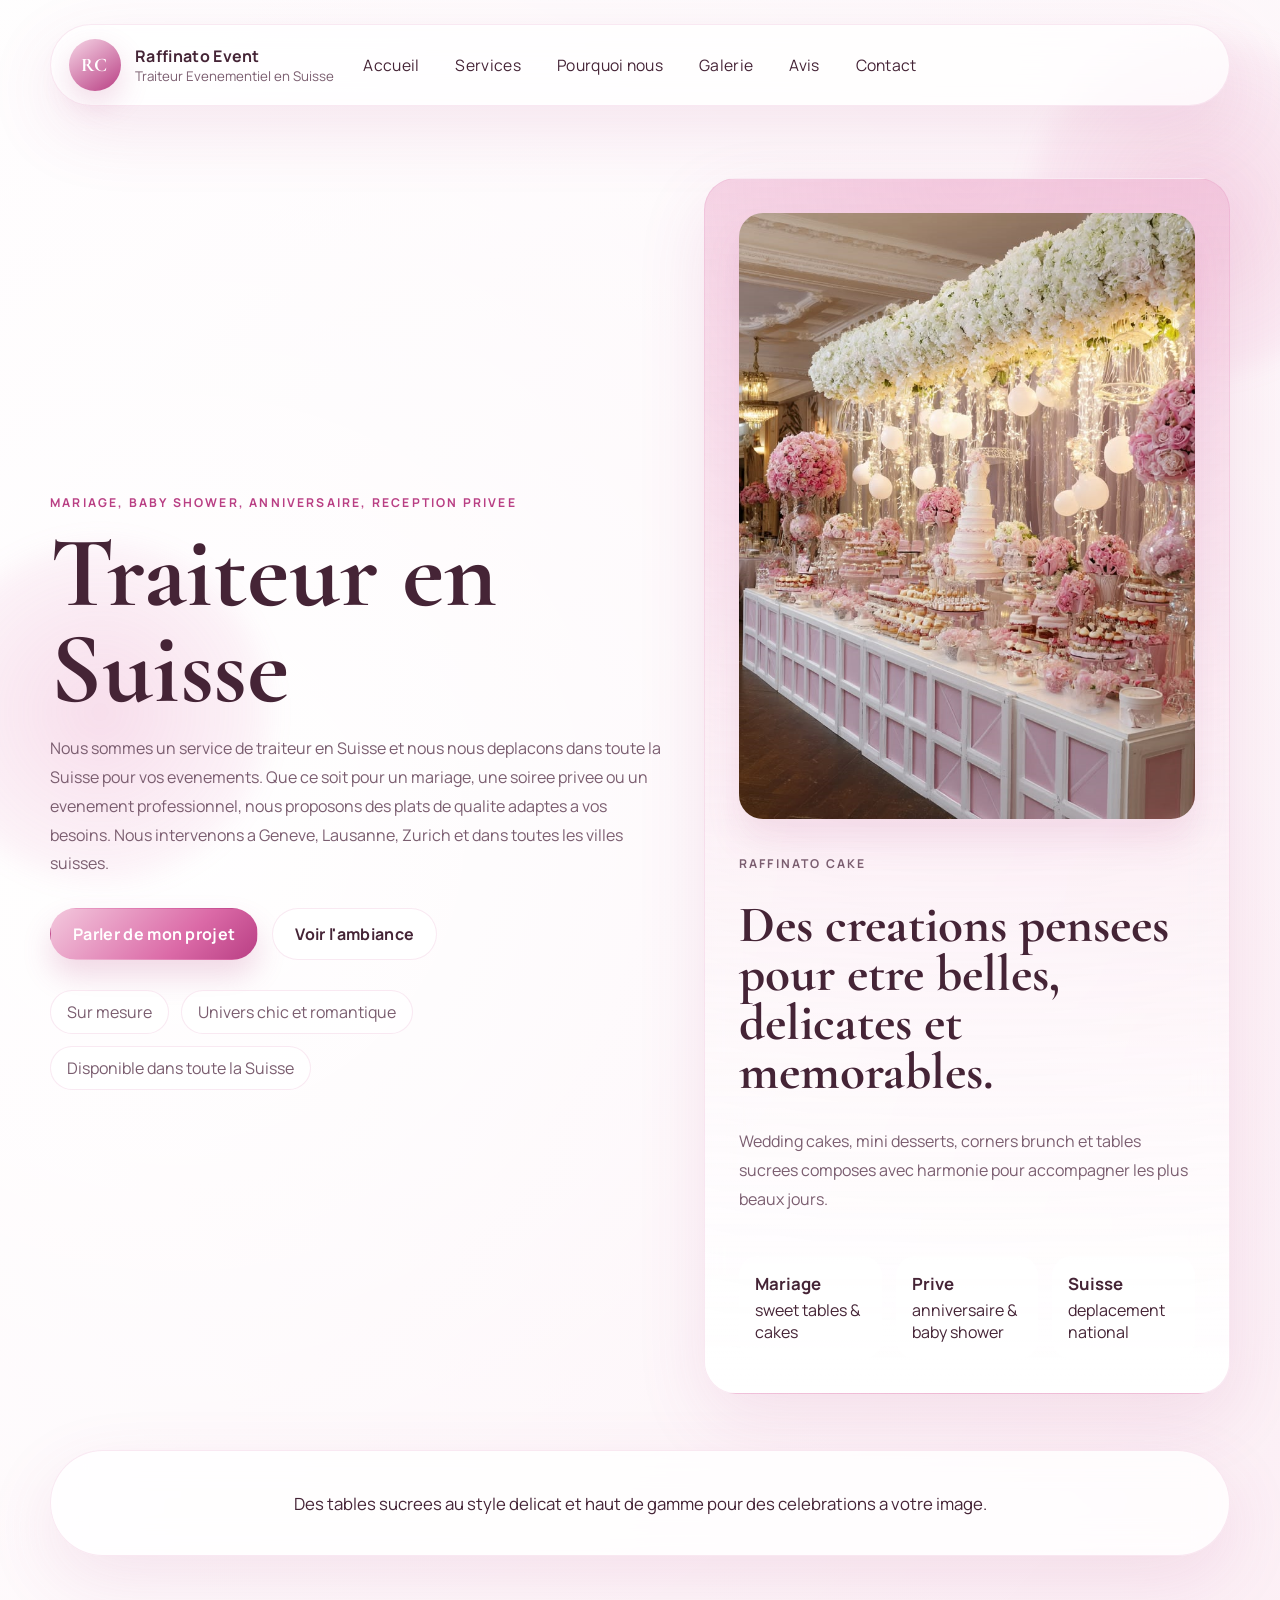
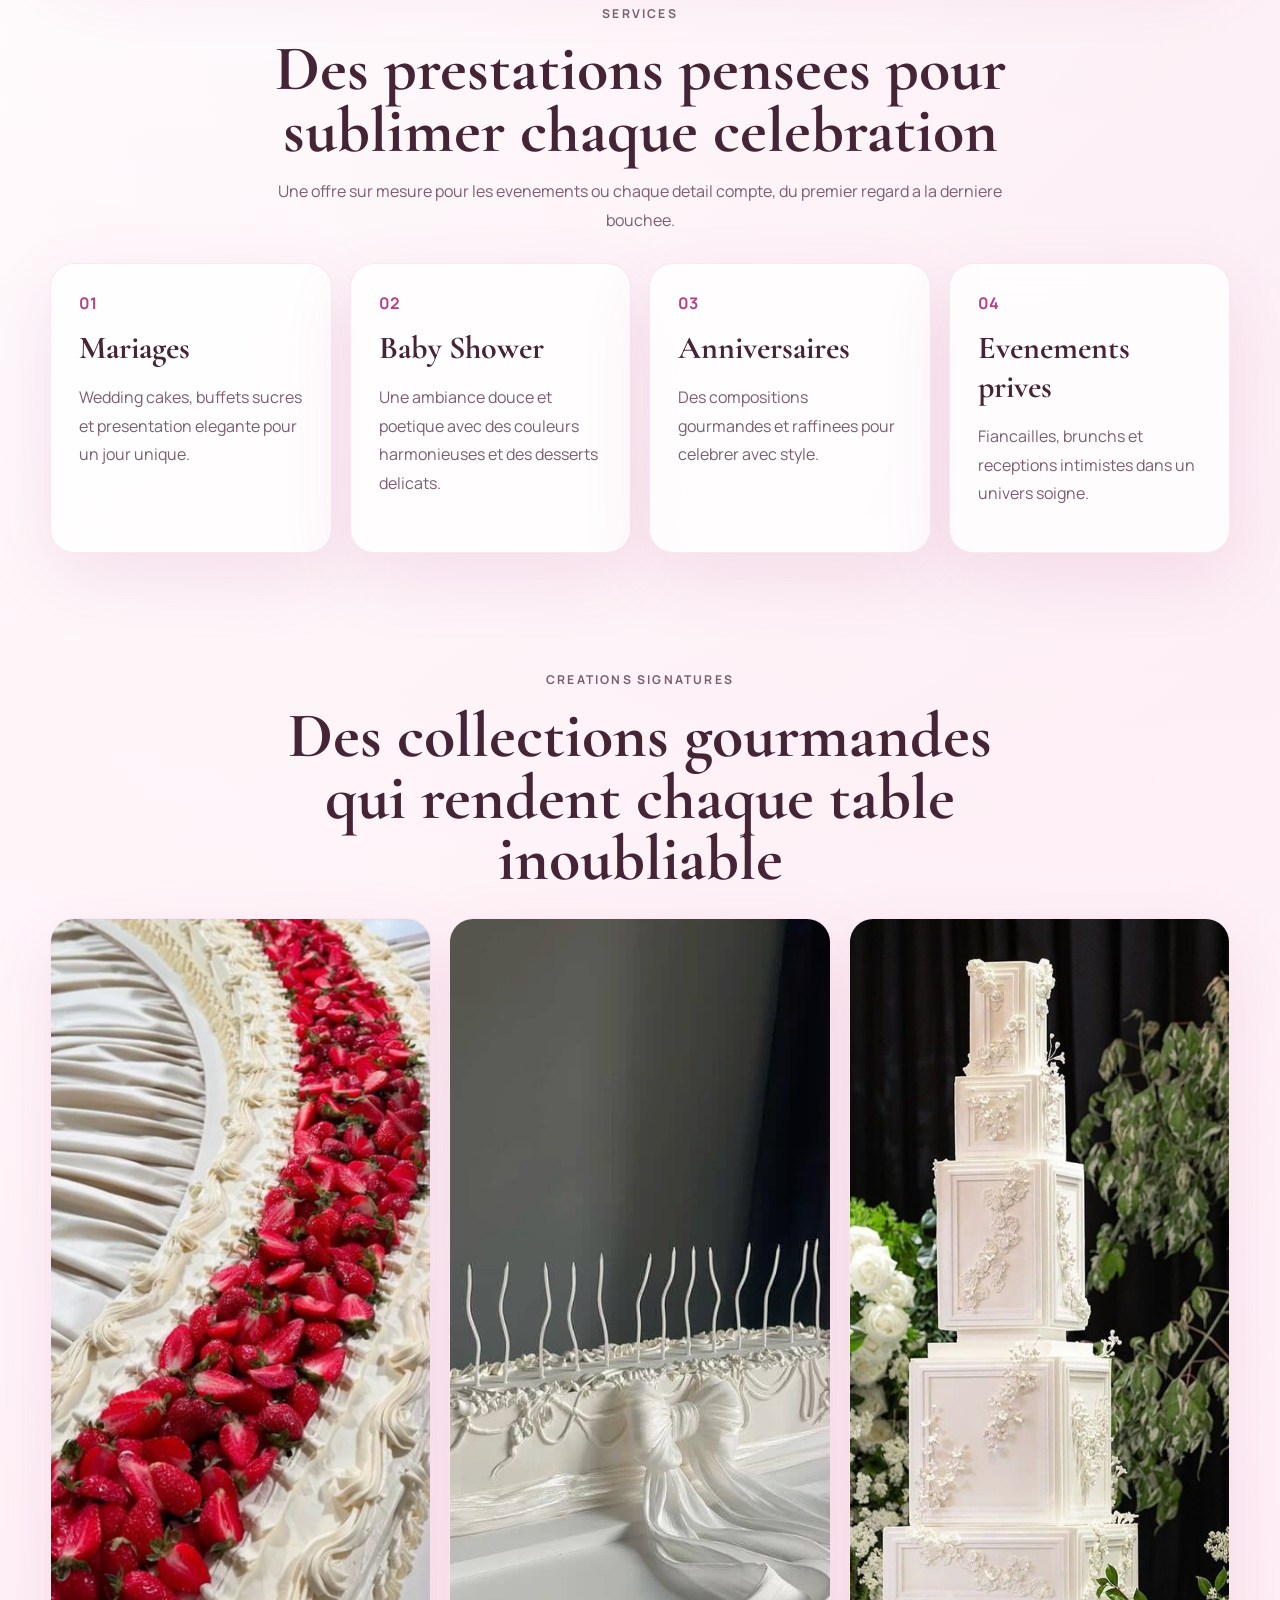
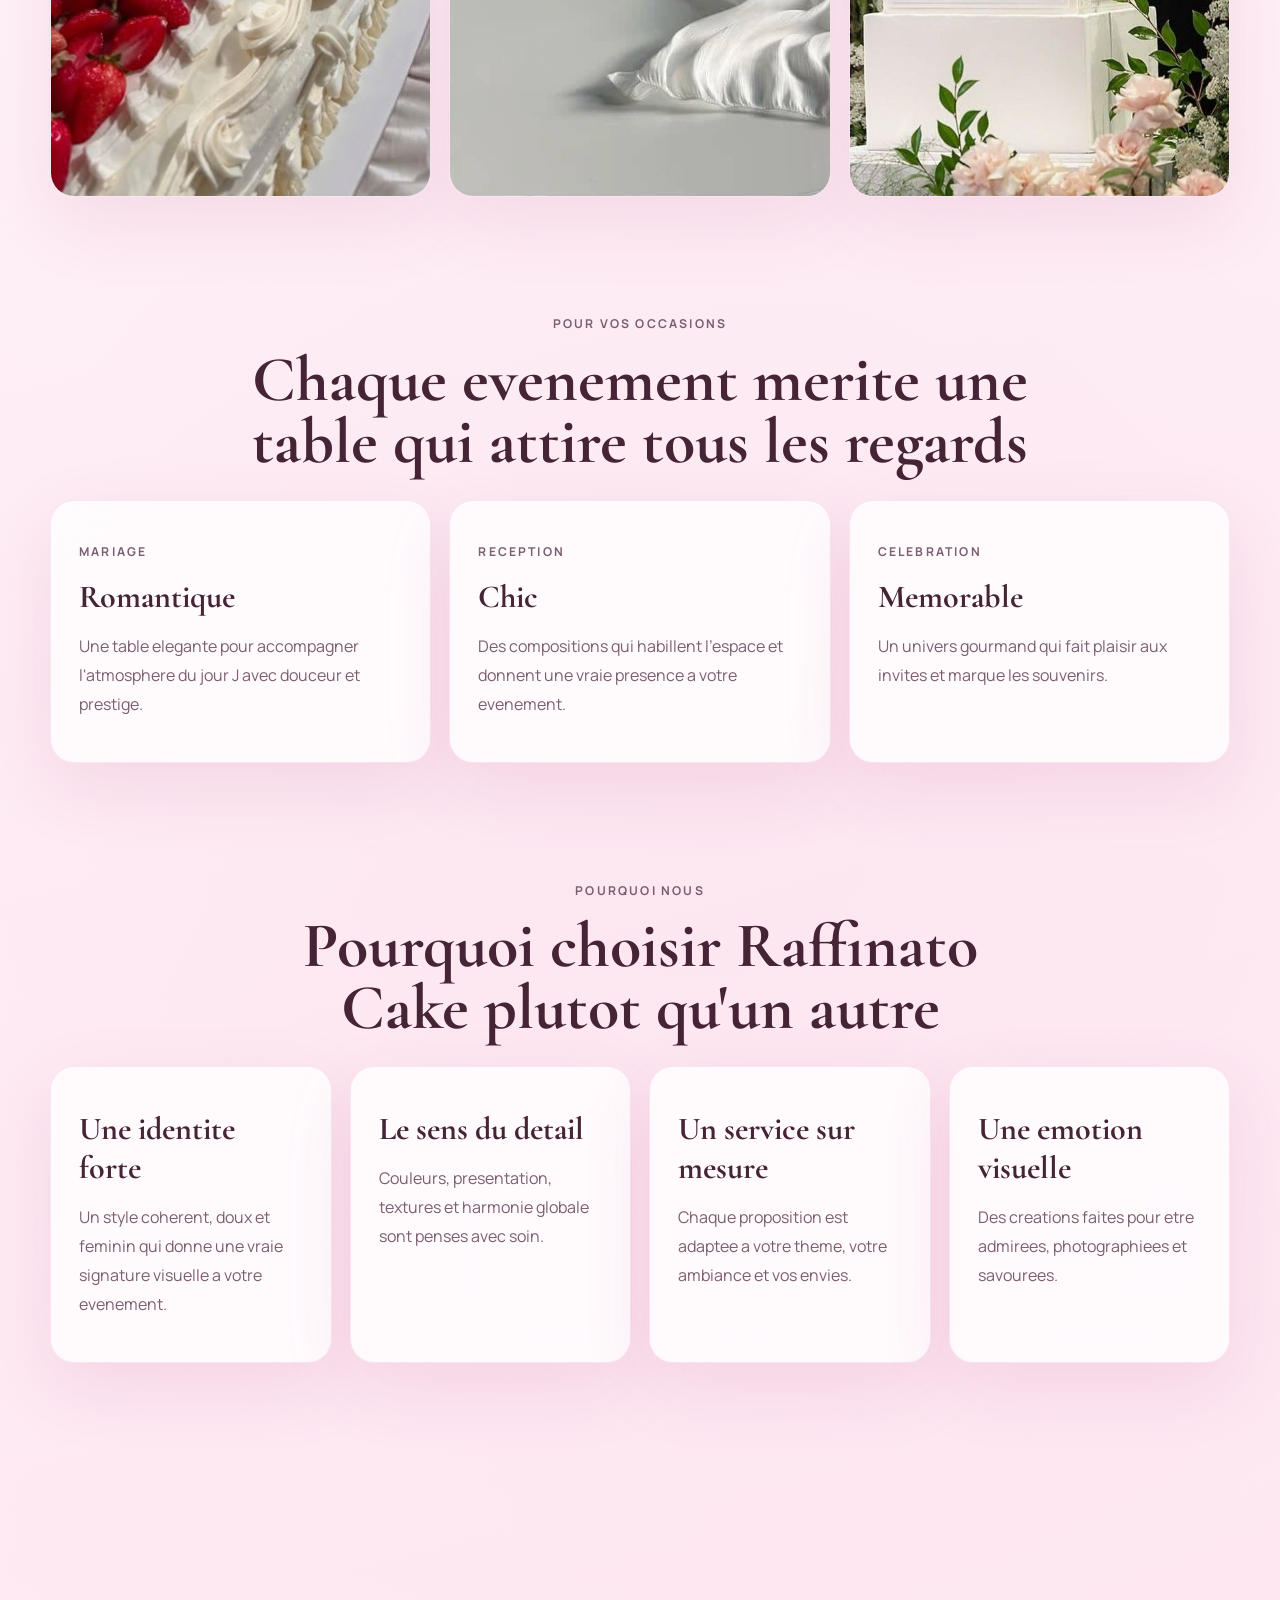
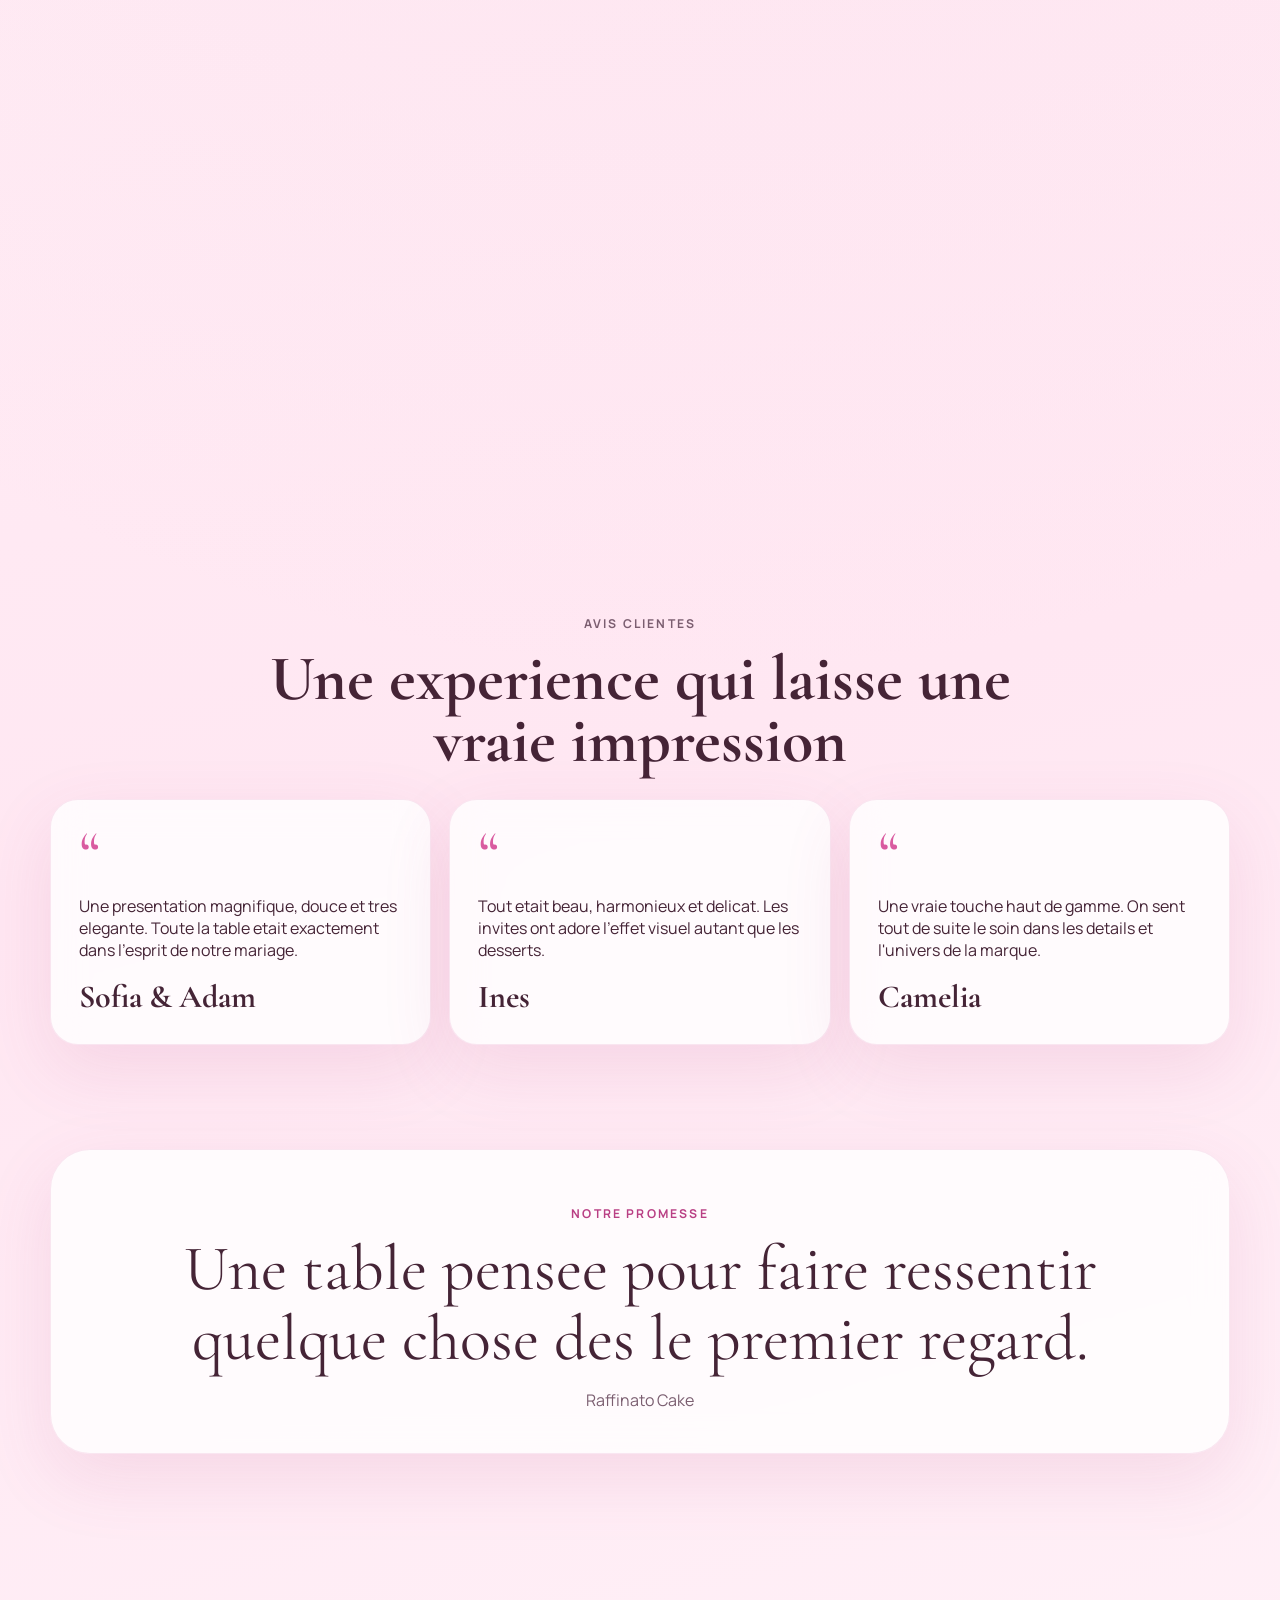
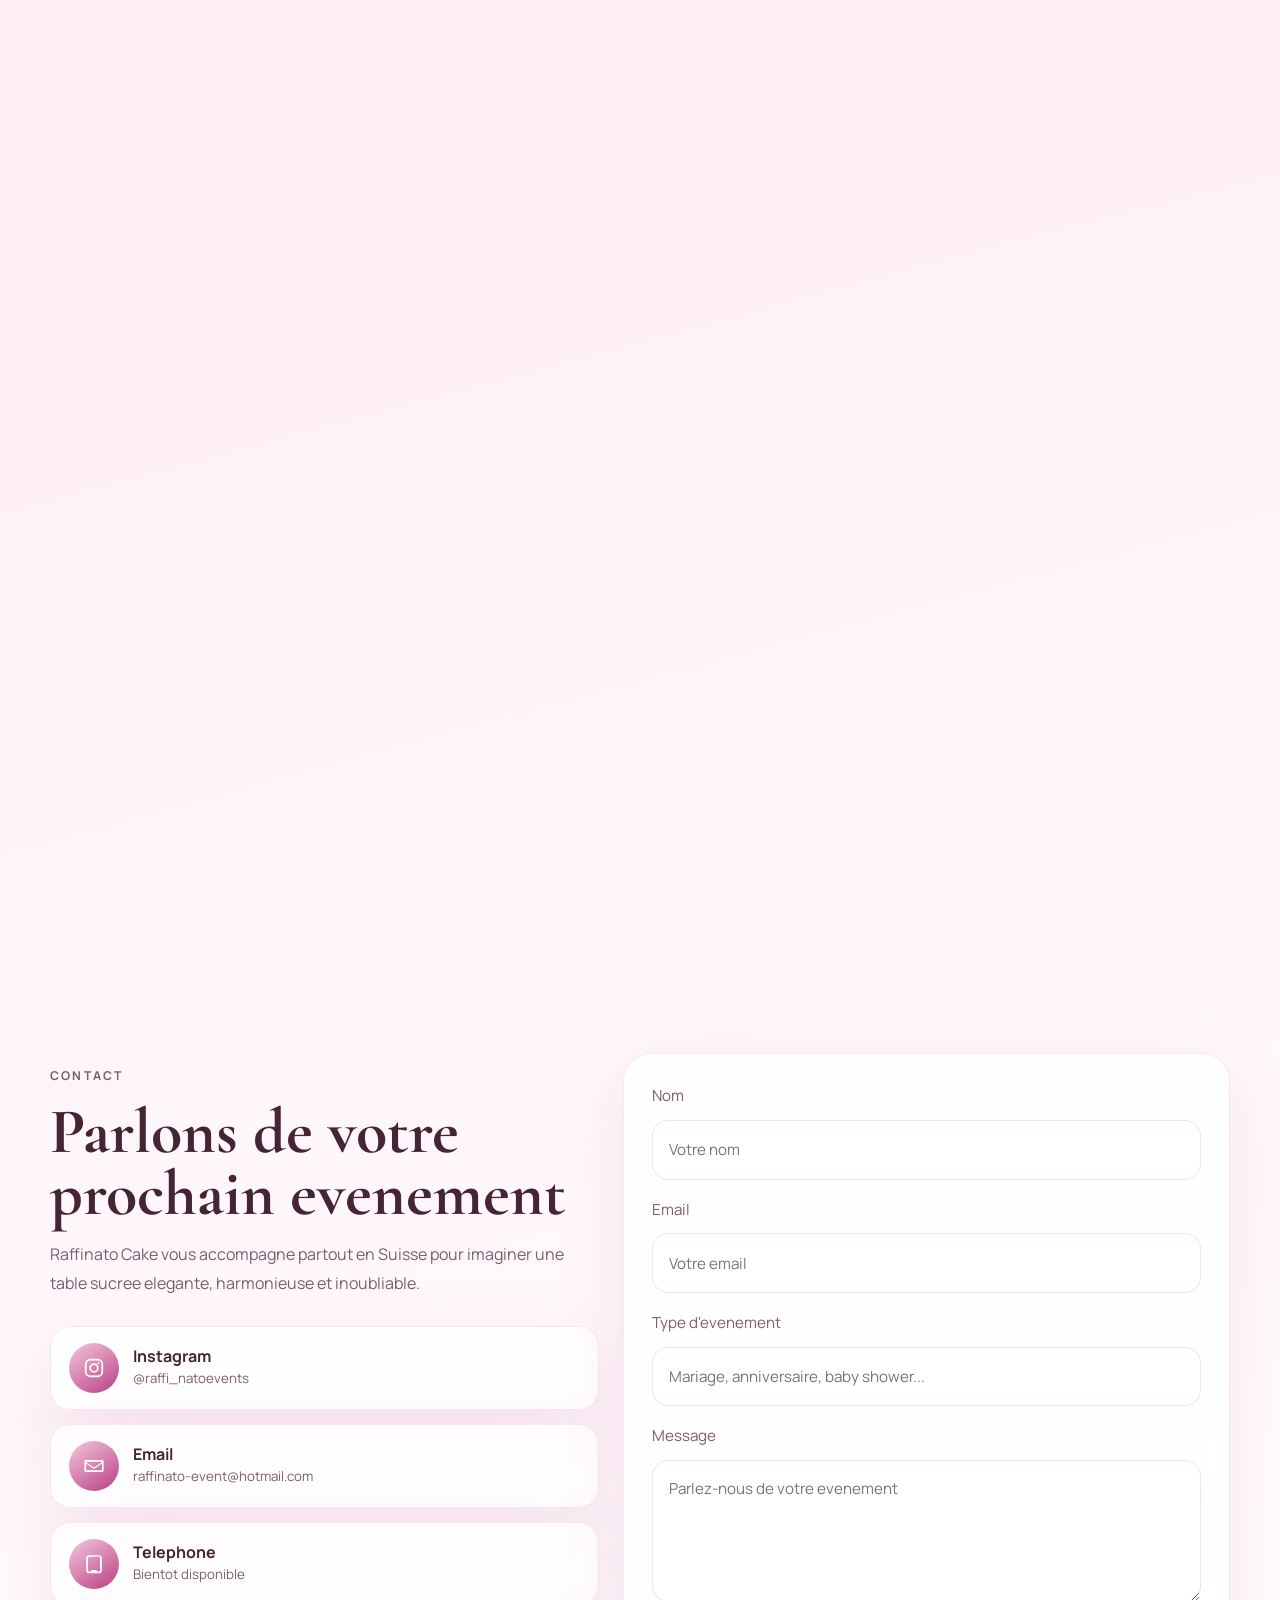
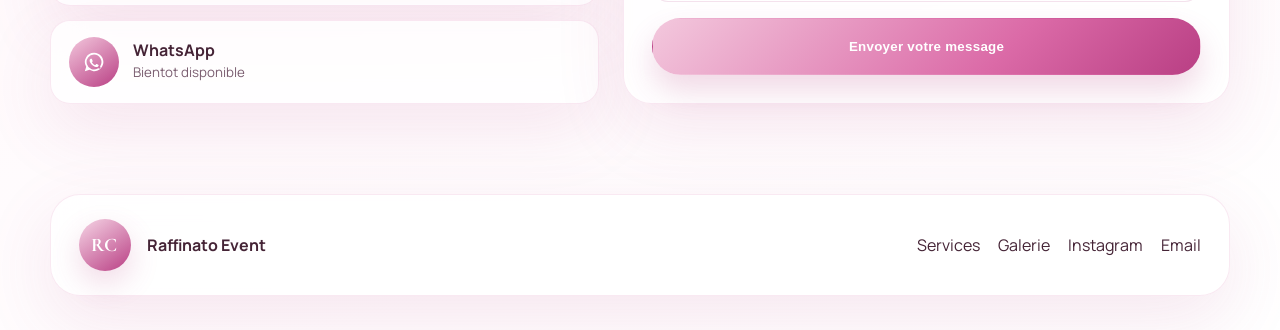
==== commit 39c95a07: "Add files via upload" ====
--- a/index.html
+++ b/index.html
@@ -3,8 +3,8 @@
 <head>
   <meta charset="UTF-8">
   <meta name="viewport" content="width=device-width, initial-scale=1.0">
-  <title>Raffinato Event | Traiteur Mariage & Evenements en Suisse</title>
-  <meta name="description" content="Raffinato Event imagine des buffets doux, elegants et sur mesure pour mariages, anniversaires et evenements prives dans toute la Suisse.">
+  <title>Traiteur en Suisse - Deplacement dans toute la Suisse</title>
+  <meta name="description" content="Traiteur en Suisse disponible dans tout le pays. Nous nous deplacons pour vos mariages, evenements et soirees a Geneve, Lausanne, Zurich et partout en Suisse.">
   <link rel="preconnect" href="https://fonts.googleapis.com">
   <link rel="preconnect" href="https://fonts.gstatic.com" crossorigin>
   <link href="https://fonts.googleapis.com/css2?family=Cormorant+Garamond:wght@400;500;600;700&family=Manrope:wght@400;500;600;700&display=swap" rel="stylesheet">
@@ -39,10 +39,8 @@
       <section id="top" class="hero-content">
         <div class="hero-copy reveal">
           <p class="eyebrow">Mariage, baby shower, anniversaire, reception privee</p>
-          <h1>Une douceur raffinee pour les moments qu'on n'oublie jamais.</h1>
-          <p class="hero-text">
-            Raffinato Cake sublime vos evenements en Suisse avec des sweet tables, wedding cakes et buffets signatures dans un univers rose, blanc et elegant.
-          </p>
+          <h1>Traiteur en Suisse</h1>
+          <p class="hero-text">Nous sommes un service de traiteur en Suisse et nous nous deplacons dans toute la Suisse pour vos evenements. Que ce soit pour un mariage, une soiree privee ou un evenement professionnel, nous proposons des plats de qualite adaptes a vos besoins. Nous intervenons a Geneve, Lausanne, Zurich et dans toutes les villes suisses.</p>
           <div class="hero-actions">
             <a class="button button-primary" href="#contact">Parler de mon projet</a>
             <a class="button button-secondary" href="#gallery">Voir l'ambiance</a>
@@ -427,3 +425,5 @@
 
 
 
+
+
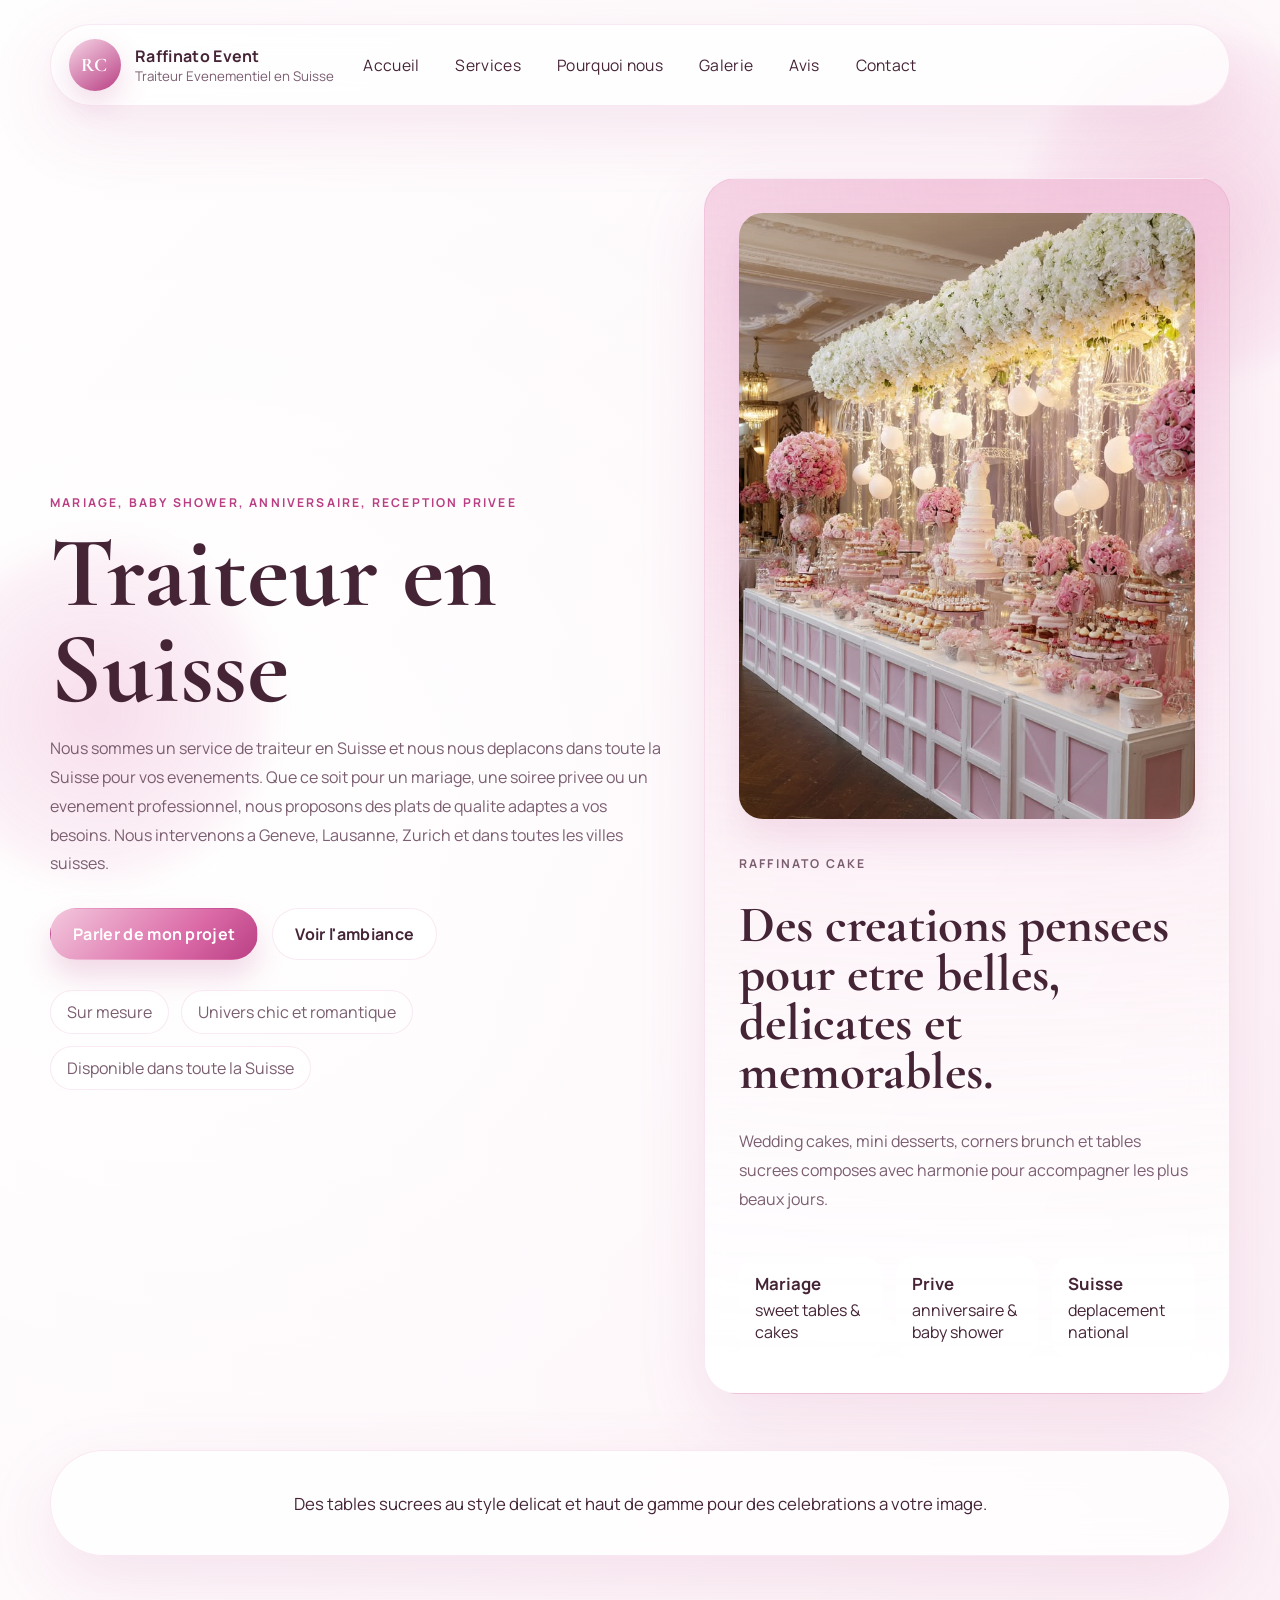
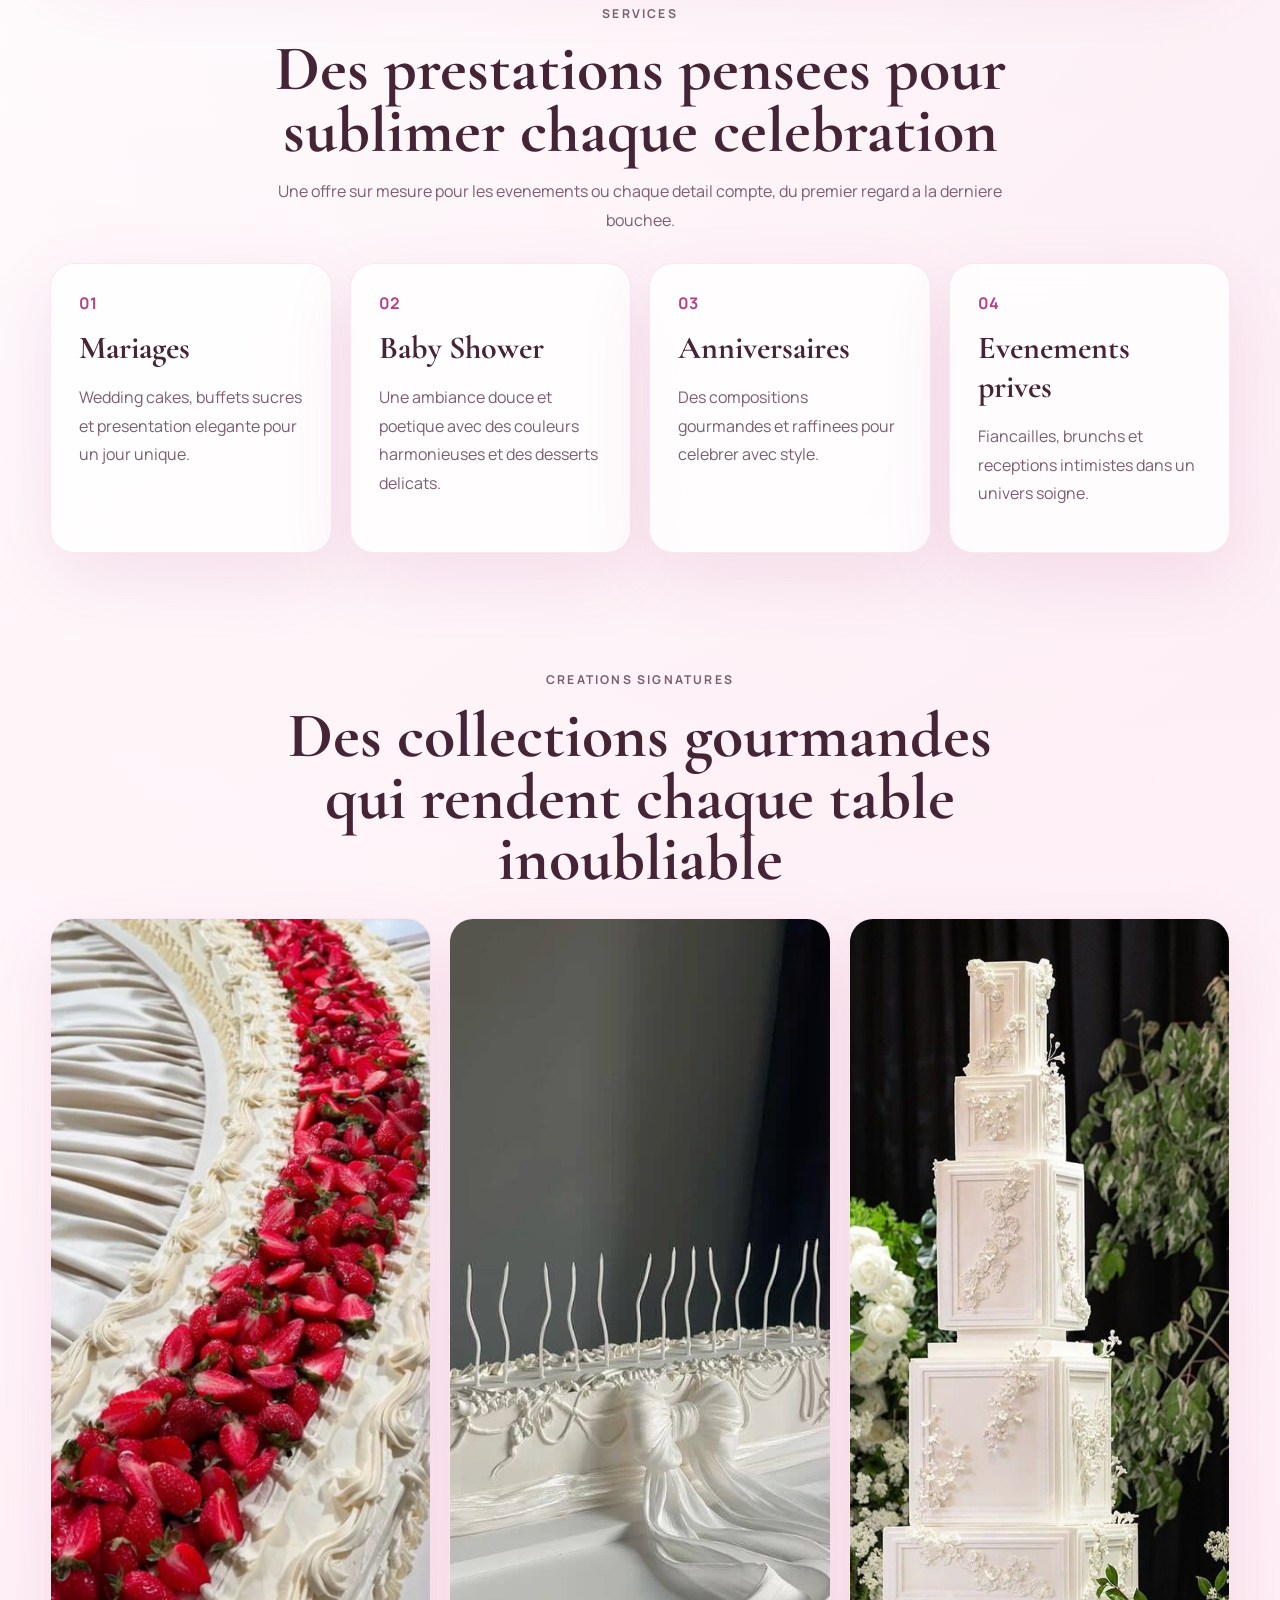
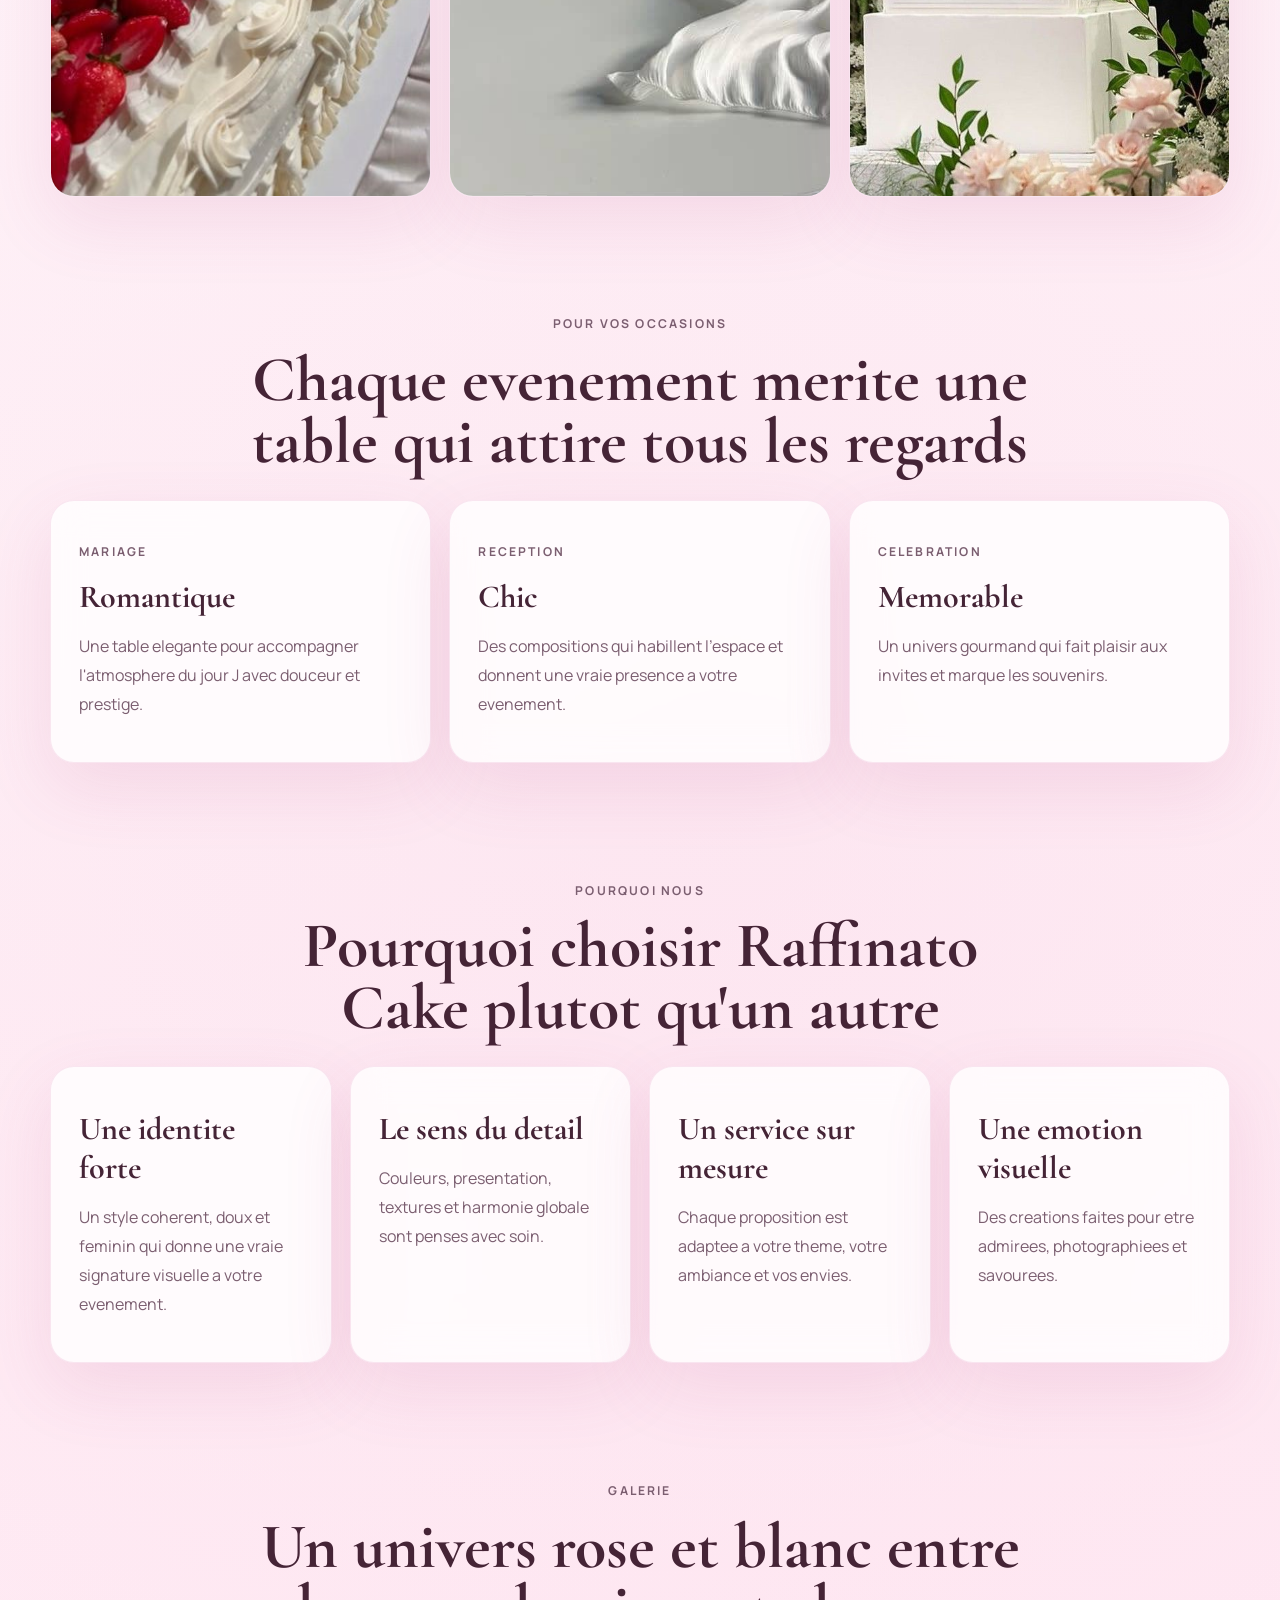
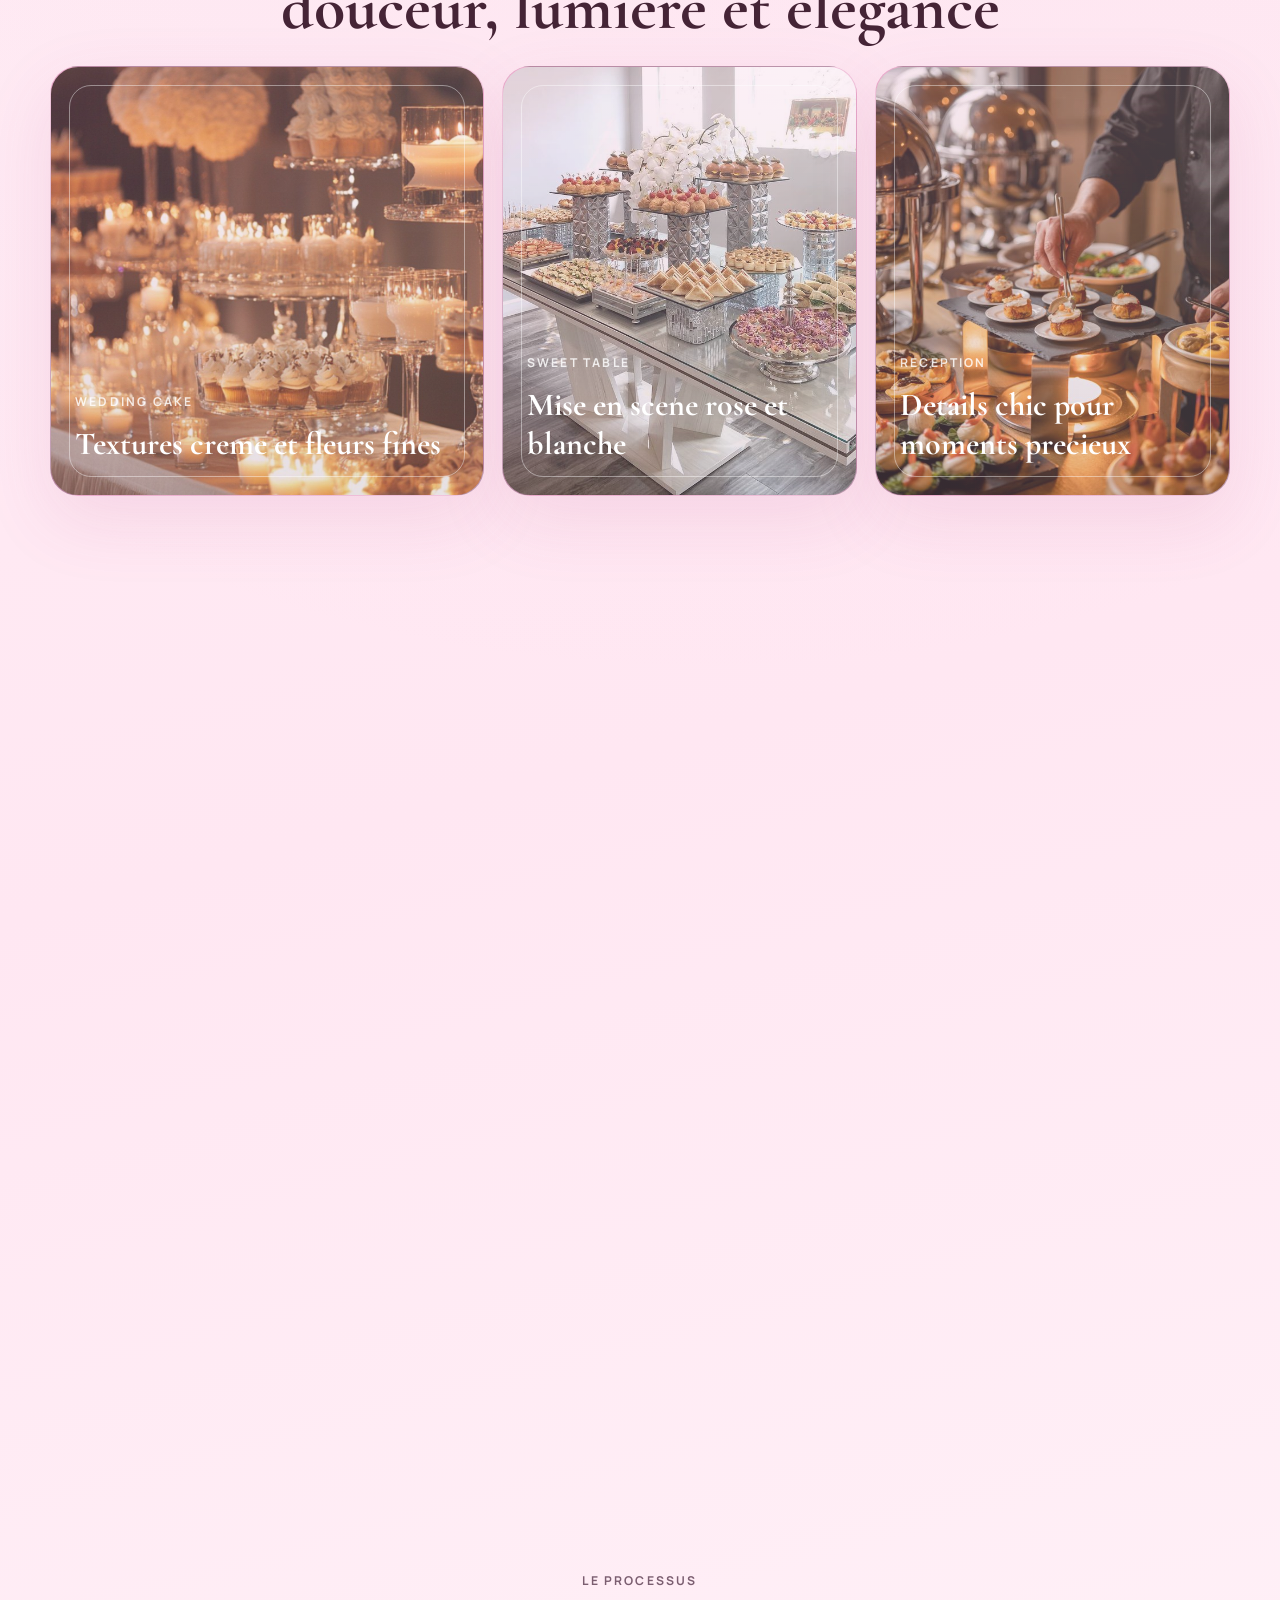
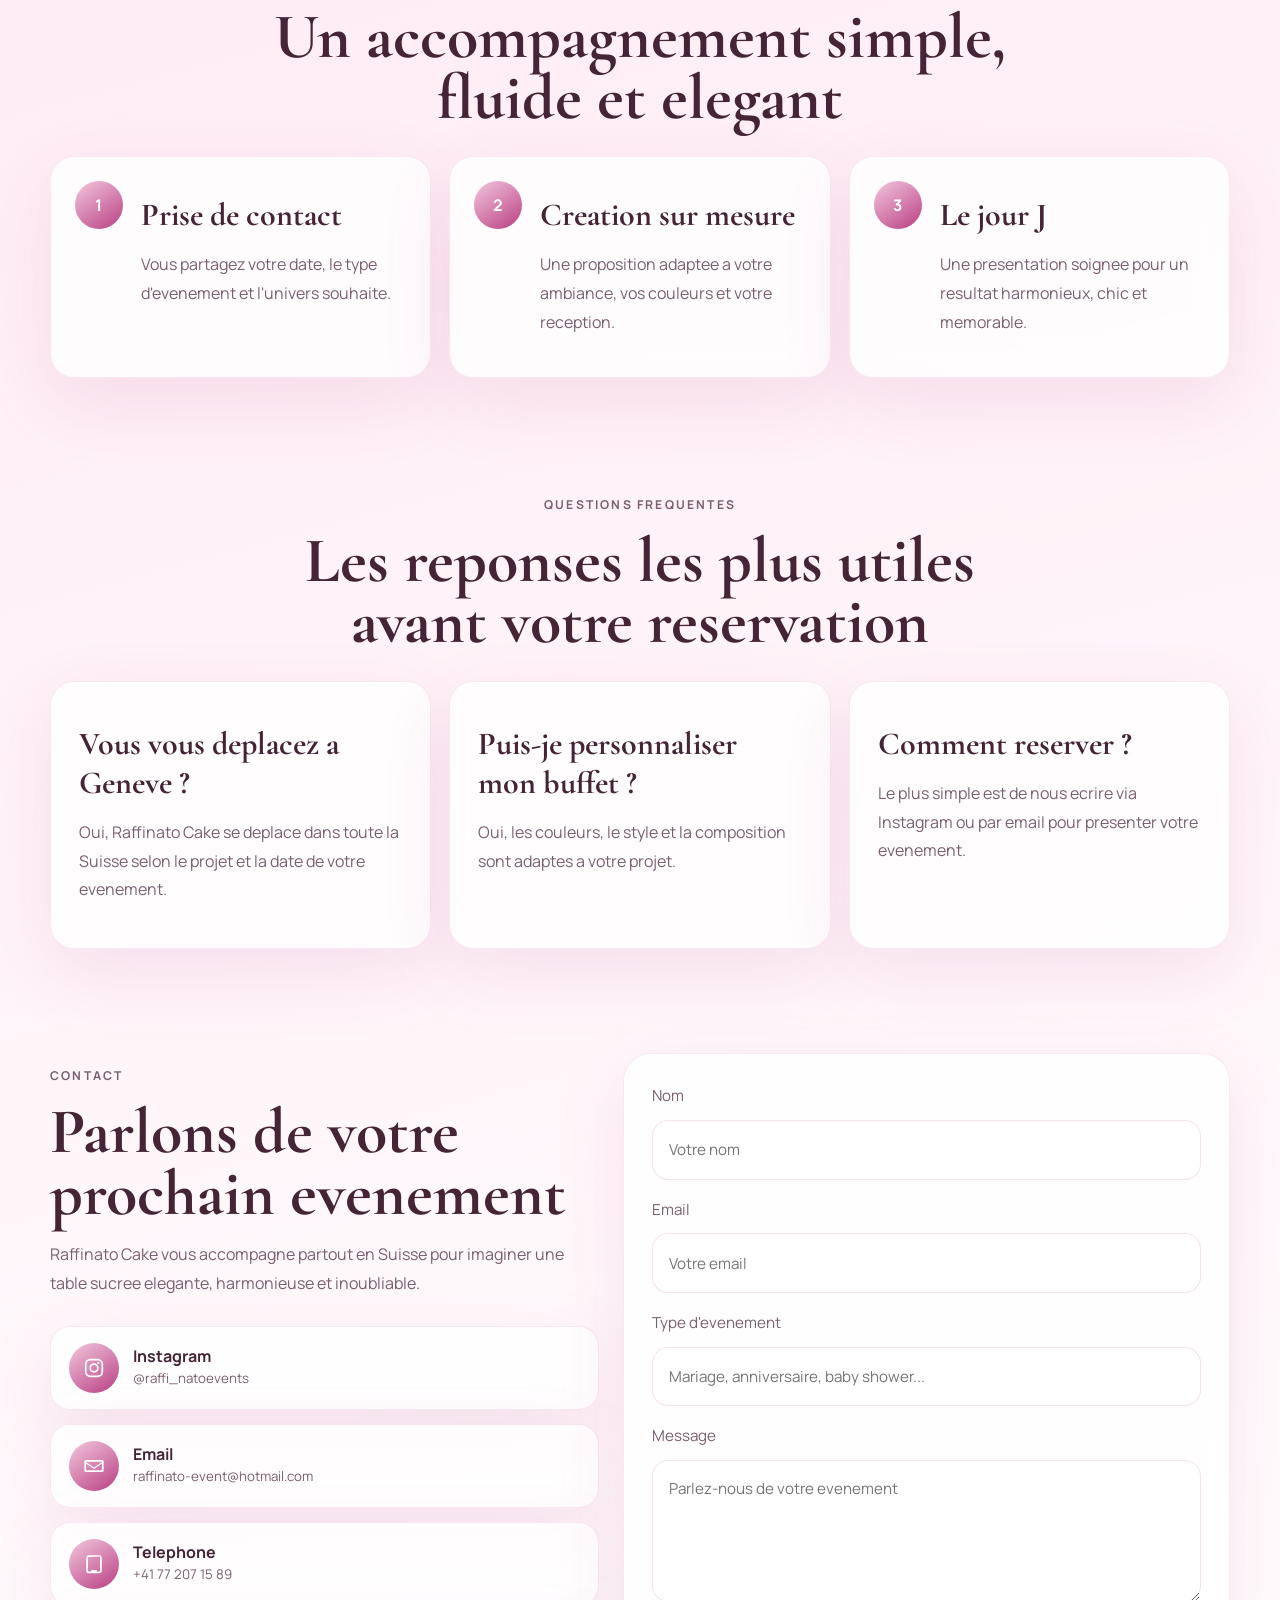
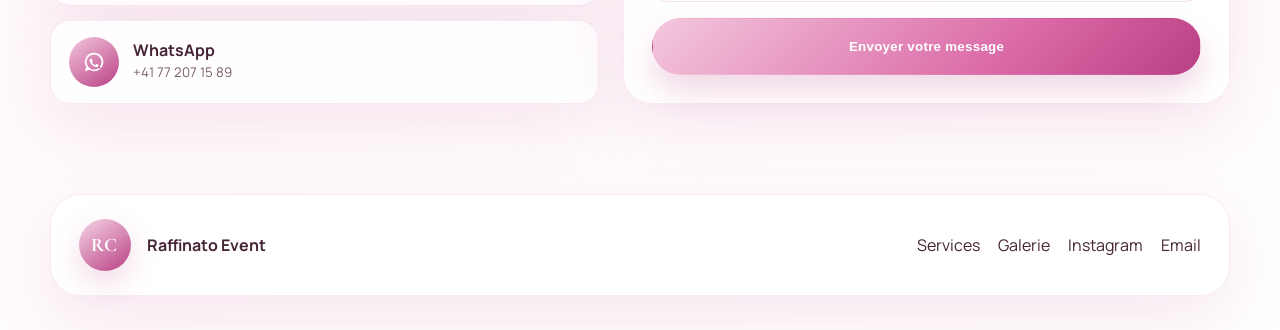
==== commit 6cbddde3: "Add files via upload" ====
--- a/index.html
+++ b/index.html
@@ -358,7 +358,7 @@
               </span>
               <span>
                 <strong>Telephone</strong>
-                <small>Bientot disponible</small>
+                <small>+41 77 207 15 89</small>
               </span>
             </a>
             <a class="contact-link" href="#contact">
@@ -369,7 +369,7 @@
               </span>
               <span>
                 <strong>WhatsApp</strong>
-                <small>Bientot disponible</small>
+                <small>+41 77 207 15 89</small>
               </span>
             </a>
           </div>
